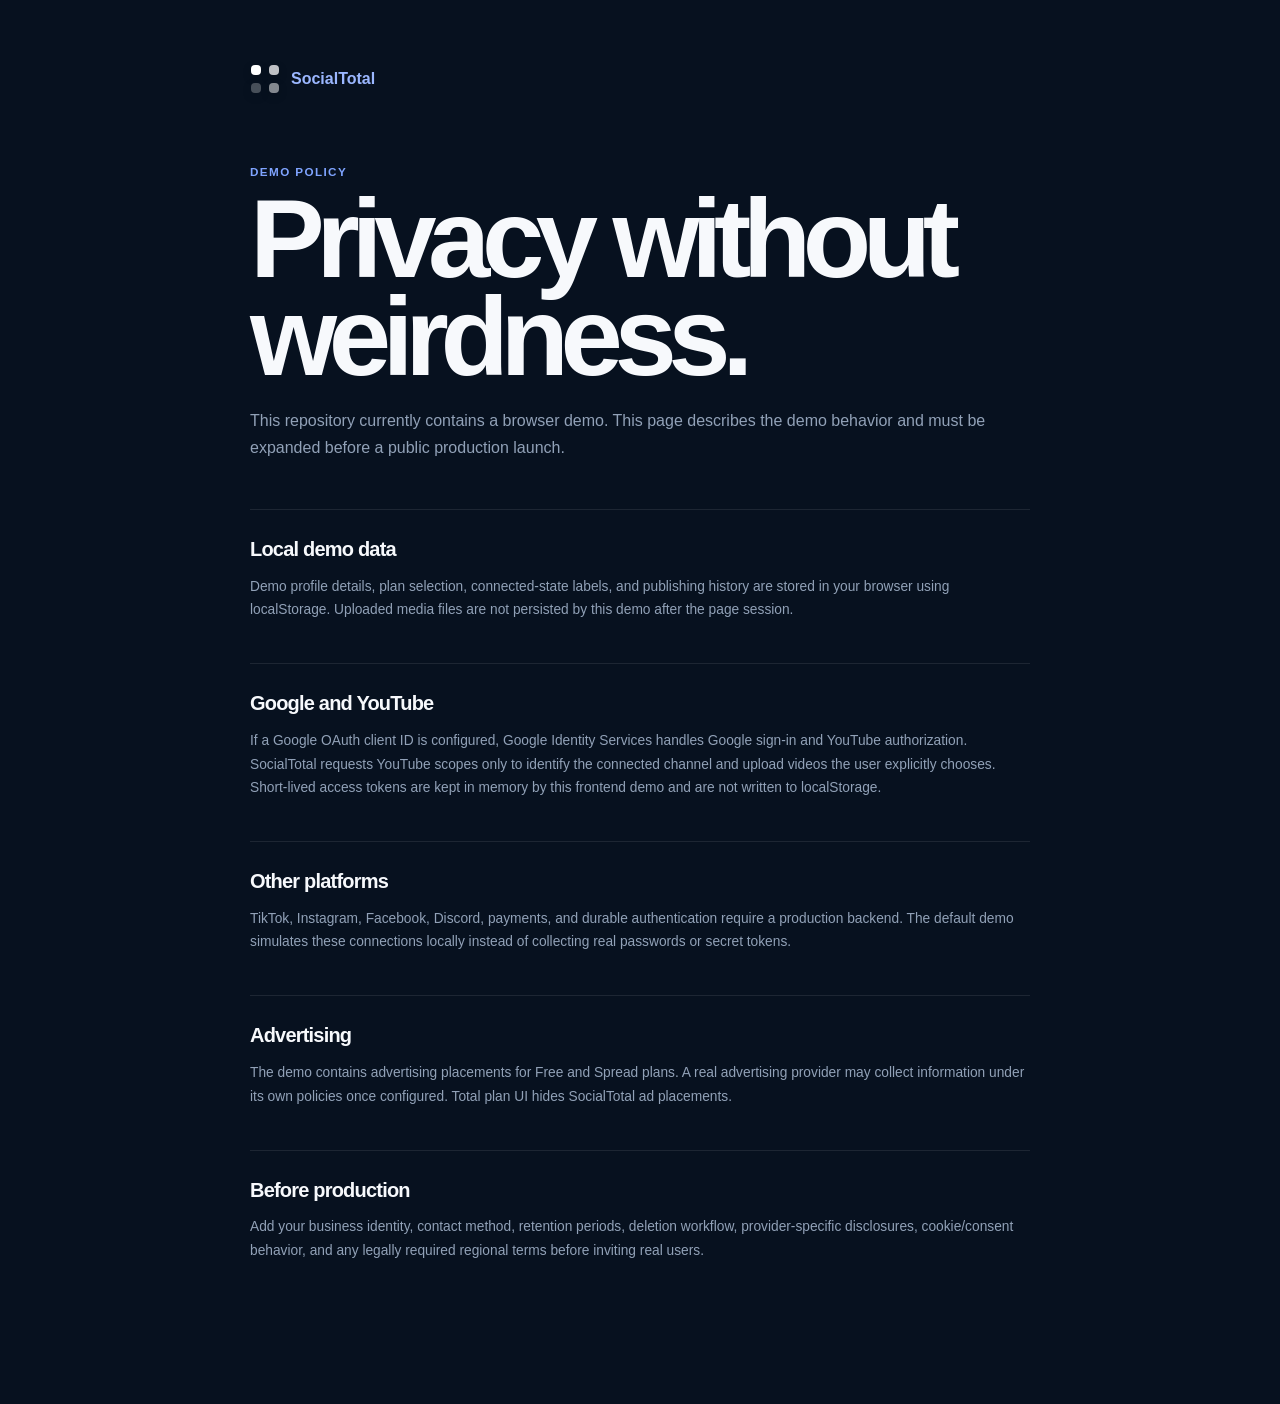
==== privacy.html @ 5664987b "Add demo privacy disclosure" ====
<!doctype html>
<html lang="en">
<head>
  <meta charset="utf-8">
  <meta name="viewport" content="width=device-width,initial-scale=1">
  <meta name="theme-color" content="#07111f">
  <title>Privacy — SocialTotal</title>
  <link rel="stylesheet" href="styles.css">
  <style>
    .legal{width:min(780px,calc(100% - 32px));margin:0 auto;padding:64px 0 100px}
    .legal-brand{display:flex;align-items:center;gap:11px;margin-bottom:68px}
    .legal h1{margin:0;font-size:clamp(3.5rem,10vw,7rem);line-height:.88;letter-spacing:-.075em}
    .legal .lead{margin:20px 0 48px;color:var(--muted);font-size:1rem;line-height:1.7}
    .legal section{padding:28px 0;border-top:1px solid var(--line)}
    .legal h2{margin:0 0 12px;font-size:1.25rem;letter-spacing:-.04em}
    .legal p,.legal li{color:var(--muted);font-size:.86rem;line-height:1.7}
    .legal a{color:#9bb7ff}
  </style>
</head>
<body>
  <main class="legal">
    <a class="legal-brand" href="index.html">
      <span class="brand-mark"><span></span><span></span><span></span><span></span></span>
      <strong>SocialTotal</strong>
    </a>
    <span class="eyebrow">Demo policy</span>
    <h1>Privacy without weirdness.</h1>
    <p class="lead">This repository currently contains a browser demo. This page describes the demo behavior and must be expanded before a public production launch.</p>

    <section>
      <h2>Local demo data</h2>
      <p>Demo profile details, plan selection, connected-state labels, and publishing history are stored in your browser using localStorage. Uploaded media files are not persisted by this demo after the page session.</p>
    </section>
    <section>
      <h2>Google and YouTube</h2>
      <p>If a Google OAuth client ID is configured, Google Identity Services handles Google sign-in and YouTube authorization. SocialTotal requests YouTube scopes only to identify the connected channel and upload videos the user explicitly chooses. Short-lived access tokens are kept in memory by this frontend demo and are not written to localStorage.</p>
    </section>
    <section>
      <h2>Other platforms</h2>
      <p>TikTok, Instagram, Facebook, Discord, payments, and durable authentication require a production backend. The default demo simulates these connections locally instead of collecting real passwords or secret tokens.</p>
    </section>
    <section>
      <h2>Advertising</h2>
      <p>The demo contains advertising placements for Free and Spread plans. A real advertising provider may collect information under its own policies once configured. Total plan UI hides SocialTotal ad placements.</p>
    </section>
    <section>
      <h2>Before production</h2>
      <p>Add your business identity, contact method, retention periods, deletion workflow, provider-specific disclosures, cookie/consent behavior, and any legally required regional terms before inviting real users.</p>
    </section>
  </main>
</body>
</html>
---- styles.css ----
:root{
  --bg:#07111f;
  --bg-deep:#040b14;
  --surface:#0c1828;
  --surface-2:#101e31;
  --surface-3:#14253b;
  --surface-soft:rgba(255,255,255,.045);
  --surface-hover:rgba(255,255,255,.07);
  --text:#f7f9fc;
  --muted:#91a1b7;
  --soft:#60738d;
  --line:rgba(255,255,255,.09);
  --line-strong:rgba(255,255,255,.14);
  --accent:#2f63d8;
  --accent-2:#3c72e8;
  --accent-pressed:#2859c4;
  --accent-soft:rgba(47,99,216,.15);
  --good:#43d28c;
  --warn:#f3bd58;
  --bad:#ff6b71;
  --shadow:0 24px 70px rgba(0,0,0,.34),0 2px 8px rgba(0,0,0,.22);
  --shadow-soft:0 12px 35px rgba(0,0,0,.22);
  --glass:rgba(11,24,40,.72);
  --glass-strong:rgba(18,34,55,.86);
  --sidebar:252px;
  --topbar:74px;
  --r-sm:12px;
  --r:18px;
  --r-lg:26px;
  --ease-out:cubic-bezier(.23,1,.32,1);
  --ease-ios:cubic-bezier(.32,.72,0,1);
  font-family:-apple-system,BlinkMacSystemFont,"SF Pro Text","SF Pro Display","Segoe UI",Inter,Arial,sans-serif;
  color-scheme:dark;
}
*{box-sizing:border-box}
html{background:var(--bg);scroll-behavior:smooth}
body{margin:0;min-width:320px;background:var(--bg);color:var(--text);font-family:inherit;-webkit-font-smoothing:antialiased;overflow-x:hidden}
button,input,textarea,select{font:inherit}
button{color:inherit}
a{color:inherit;text-decoration:none}
svg{display:block}
::selection{background:rgba(47,99,216,.55);color:#fff}
.hidden{display:none!important}
.svg-defs{position:absolute;pointer-events:none}
.eyebrow{display:inline-block;margin:0 0 12px;color:#7fa4ff;font-size:.73rem;line-height:1;letter-spacing:.12em;text-transform:uppercase;font-weight:790}
.button{min-height:44px;padding:0 16px;border:1px solid transparent;border-radius:13px;display:inline-flex;align-items:center;justify-content:center;gap:8px;font-weight:720;letter-spacing:-.015em;cursor:pointer;transition:transform 140ms var(--ease-out),background-color 170ms ease,border-color 170ms ease,box-shadow 170ms ease,opacity 170ms ease}
.button:hover{transform:translateY(-1px)}
.button:active{transform:scale(.97)}
.button:disabled{cursor:not-allowed;opacity:.45;transform:none}
.button-primary{background:var(--accent);color:#fff;box-shadow:0 10px 24px rgba(24,65,157,.27),inset 0 1px rgba(255,255,255,.13)}
.button-primary:hover{background:var(--accent-2);box-shadow:0 12px 28px rgba(24,65,157,.32),inset 0 1px rgba(255,255,255,.16)}
.button-primary:active{background:var(--accent-pressed)}
.button-secondary{background:rgba(255,255,255,.055);border-color:var(--line);color:var(--text)}
.button-secondary:hover{background:rgba(255,255,255,.08);border-color:var(--line-strong)}
.button-light{background:#f7f9fc;color:#07111f;box-shadow:0 12px 30px rgba(0,0,0,.18)}
.button-light:hover{background:#fff}
.button-full{width:100%}
.text-button{padding:7px 8px;border:0;border-radius:9px;background:transparent;color:#a9bcdb;font-size:.82rem;font-weight:700;cursor:pointer;transition:background-color 150ms ease,color 150ms ease,transform 140ms var(--ease-out)}
.text-button:hover{background:rgba(255,255,255,.06);color:#fff}
.text-button:active{transform:scale(.97)}
.small-button{min-height:34px;padding:0 11px;border:1px solid var(--line);border-radius:10px;background:rgba(255,255,255,.05);color:var(--text);font-size:.77rem;font-weight:720;cursor:pointer;transition:background-color 150ms ease,transform 140ms var(--ease-out)}
.small-button:hover{background:rgba(255,255,255,.09)}
.small-button:active{transform:scale(.97)}
.small-button.danger{color:#ff9ca0;border-color:rgba(255,107,113,.22);background:rgba(255,107,113,.08)}
.icon-button{width:40px;height:40px;padding:0;border:1px solid var(--line);border-radius:12px;display:grid;place-items:center;background:rgba(255,255,255,.045);cursor:pointer;transition:background-color 150ms ease,transform 140ms var(--ease-out),border-color 150ms ease}
.icon-button svg{width:18px;height:18px;fill:none;stroke:currentColor;stroke-width:1.8;stroke-linecap:round;stroke-linejoin:round}
.icon-button:hover{background:rgba(255,255,255,.08);border-color:var(--line-strong)}
.icon-button:active{transform:scale(.95)}
.brand-mark{position:relative;width:30px;height:30px;flex:0 0 auto}
.brand-mark span{position:absolute;width:10px;height:10px;border-radius:4px;background:#fff;box-shadow:0 3px 10px rgba(0,0,0,.2)}
.brand-mark span:nth-child(1){left:1px;top:1px}
.brand-mark span:nth-child(2){right:1px;top:1px;opacity:.74}
.brand-mark span:nth-child(3){right:1px;bottom:1px;opacity:.5}
.brand-mark span:nth-child(4){left:1px;bottom:1px;opacity:.26}
.brand-mark-large{width:42px;height:42px}
.brand-mark-large span{width:14px;height:14px;border-radius:5px}
.brand-inline{display:flex;align-items:center;gap:11px;font-weight:800;letter-spacing:-.035em}
.toast-region{position:fixed;right:18px;bottom:18px;z-index:7000;display:grid;gap:9px;width:min(370px,calc(100vw - 36px));pointer-events:none}
.toast{padding:13px 14px;border:1px solid var(--line-strong);border-radius:15px;display:grid;grid-template-columns:34px 1fr auto;align-items:center;gap:10px;background:rgba(12,24,40,.94);box-shadow:var(--shadow-soft);-webkit-backdrop-filter:blur(18px) saturate(150%);backdrop-filter:blur(18px) saturate(150%);pointer-events:auto;opacity:0;transform:translateY(8px) scale(.98);transition:opacity 180ms var(--ease-out),transform 200ms var(--ease-out)}
.toast.show{opacity:1;transform:none}
.toast-icon{width:34px;height:34px;border-radius:10px;display:grid;place-items:center;background:var(--accent-soft);color:#9cb7ff;font-weight:900}
.toast-copy b{display:block;font-size:.84rem}
.toast-copy span{display:block;margin-top:2px;color:var(--muted);font-size:.76rem;line-height:1.35}
.toast-close{border:0;background:transparent;color:var(--soft);cursor:pointer;font-size:1rem}

/* Auth */
.auth-view{position:relative;min-height:100vh;min-height:100svh;display:grid;place-items:center;padding:42px 22px;overflow:hidden;background:linear-gradient(180deg,#07111f 0%,#050d18 100%)}
.auth-backdrop{position:absolute;inset:0;overflow:hidden;pointer-events:none}
.auth-backdrop::before{content:"";position:absolute;width:680px;height:680px;left:50%;top:48%;transform:translate(-50%,-50%);border-radius:50%;background:radial-gradient(circle,rgba(47,99,216,.16) 0%,rgba(47,99,216,.06) 34%,transparent 68%)}
.orbit{position:absolute;left:50%;top:50%;border:1px solid rgba(129,163,237,.08);border-radius:50%;transform:translate(-50%,-50%) rotate(-14deg)}
.orbit-a{width:570px;height:220px}
.orbit-b{width:760px;height:300px;transform:translate(-50%,-50%) rotate(24deg)}
.orbit-c{width:930px;height:370px;transform:translate(-50%,-50%) rotate(-38deg)}
.auth-shell{position:relative;z-index:1;width:min(470px,100%)}
.auth-brand{display:flex;align-items:center;justify-content:center;gap:13px;margin-bottom:24px}
.brand-word{margin:0;font-size:1.15rem;font-weight:820;letter-spacing:-.045em}
.brand-sub{margin:3px 0 0;color:var(--muted);font-size:.75rem}
.auth-card{padding:34px;border:1px solid rgba(255,255,255,.1);border-radius:28px;background:rgba(10,23,39,.83);box-shadow:0 30px 100px rgba(0,0,0,.4),inset 0 1px rgba(255,255,255,.05);-webkit-backdrop-filter:blur(24px) saturate(140%);backdrop-filter:blur(24px) saturate(140%)}
.auth-copy h1{margin:0;font-size:clamp(2.25rem,7vw,3.55rem);line-height:.91;letter-spacing:-.065em}
.auth-copy p{margin:17px 0 0;color:var(--muted);font-size:.93rem;line-height:1.6}
.auth-actions{display:grid;gap:10px;margin-top:28px}
.auth-provider{height:48px;padding:0 15px;border:1px solid var(--line);border-radius:13px;display:flex;align-items:center;justify-content:flex-start;gap:12px;background:rgba(255,255,255,.045);font-weight:700;cursor:pointer;transition:background-color 150ms ease,border-color 150ms ease,transform 140ms var(--ease-out)}
.auth-provider:hover{background:rgba(255,255,255,.075);border-color:var(--line-strong)}
.auth-provider:active{transform:scale(.985)}
.provider-icon{width:27px;height:27px;border-radius:8px;display:grid;place-items:center;flex:0 0 auto;background:#fff;color:#101010;font-size:.8rem;font-weight:900}
.discord-icon{background:#5865f2;color:#fff}
.discord-icon svg{width:18px;height:18px;fill:currentColor}
.google-button-host:empty{display:none}
.google-button-host iframe{max-width:100%!important}
.or-row{display:grid;grid-template-columns:1fr auto 1fr;align-items:center;gap:10px;margin:3px 0}
.or-row span{height:1px;background:var(--line)}
.or-row b{color:var(--soft);font-size:.7rem;font-weight:650}
.email-login label{display:block;margin-bottom:7px;color:var(--muted);font-size:.73rem;font-weight:700}
.email-row{display:grid;grid-template-columns:minmax(0,1fr) auto;gap:8px}
.email-row input,.text-input,.text-area{width:100%;border:1px solid var(--line);outline:0;background:rgba(255,255,255,.045);color:var(--text);transition:border-color 150ms ease,background-color 150ms ease,box-shadow 150ms ease}
.email-row input{height:44px;padding:0 13px;border-radius:12px}
.email-row input:focus,.text-input:focus,.text-area:focus{border-color:rgba(89,127,226,.68);background:rgba(255,255,255,.055);box-shadow:0 0 0 3px rgba(47,99,216,.13)}
.auth-footnote{margin:20px 0 0;color:var(--soft);font-size:.7rem;line-height:1.5}
.auth-preview-strip{margin:17px auto 0;width:max-content;max-width:100%;padding:7px 11px 7px 8px;border:1px solid var(--line);border-radius:999px;display:flex;align-items:center;gap:6px;background:rgba(9,20,34,.62);-webkit-backdrop-filter:blur(14px);backdrop-filter:blur(14px)}
.mini-platform{width:25px;height:25px;border-radius:8px;display:grid;place-items:center;background:rgba(255,255,255,.06);font-size:.55rem;font-weight:850}
.preview-text{margin-left:3px;color:var(--muted);font-size:.7rem}

/* onboarding */
.onboarding-view{min-height:100vh;min-height:100svh;padding:34px 22px;background:var(--bg);display:grid;place-items:center}
.onboarding-shell{width:min(880px,100%)}
.onboarding-head{display:flex;align-items:center;justify-content:space-between;margin-bottom:64px}
.onboarding-copy{max-width:720px}
.onboarding-copy h2{margin:0;font-size:clamp(3.1rem,8vw,6.2rem);line-height:.88;letter-spacing:-.075em}
.onboarding-copy p{max-width:650px;margin:21px 0 0;color:var(--muted);font-size:1rem;line-height:1.65}
.connect-grid{display:grid;grid-template-columns:1fr 1fr;gap:12px;margin-top:34px}
.connect-card{min-height:88px;padding:14px 15px;border:1px solid var(--line);border-radius:18px;display:flex;align-items:center;gap:13px;text-align:left;background:var(--surface);cursor:pointer;transition:transform 160ms var(--ease-out),background-color 160ms ease,border-color 160ms ease,box-shadow 160ms ease}
.connect-card:hover{transform:translateY(-2px);background:var(--surface-2);border-color:var(--line-strong);box-shadow:var(--shadow-soft)}
.connect-card:active{transform:scale(.985)}
.connect-card.connected{border-color:rgba(67,210,140,.28);background:rgba(67,210,140,.055)}
.platform-logo{width:46px;height:46px;flex:0 0 auto;border-radius:14px;display:grid;place-items:center;background:#142238;color:#fff;font-size:.72rem;font-weight:900;letter-spacing:-.03em}
.platform-logo.youtube,.mini-platform.youtube{background:#f23c45;color:#fff}
.platform-logo.tiktok,.mini-platform.tiktok{background:#0f1115;color:#fff;box-shadow:inset 0 0 0 1px rgba(255,255,255,.13)}
.platform-logo.instagram,.mini-platform.instagram{background:#7b3db8;color:#fff}
.platform-logo.facebook,.mini-platform.facebook{background:#2967c9;color:#fff}
.connect-card-copy{min-width:0;display:grid;gap:4px;flex:1}
.connect-card-copy b{font-size:.91rem}
.connect-card-copy small{color:var(--muted);font-size:.74rem;white-space:nowrap;overflow:hidden;text-overflow:ellipsis}
.connect-action{color:#9bb7ff;font-size:.76rem;font-weight:750}
.plan-chip{padding:5px 8px;border-radius:999px;background:rgba(47,99,216,.13);color:#9bb7ff;font-size:.66rem;font-weight:790}
.onboarding-bottom{margin-top:26px;padding-top:22px;border-top:1px solid var(--line);display:flex;align-items:center;justify-content:space-between;gap:16px}
.onboarding-bottom>span{color:var(--muted);font-size:.78rem}

/* app shell */
.app-view{min-height:100vh;background:var(--bg)}
.sidebar{position:fixed;z-index:1000;left:0;top:0;bottom:0;width:var(--sidebar);padding:18px 14px 14px;border-right:1px solid var(--line);display:flex;flex-direction:column;background:#081322}
.sidebar-brand{height:48px;padding:0 9px;display:flex;align-items:center;gap:11px}
.sidebar-brand-copy{display:grid;gap:2px}
.sidebar-brand-copy strong{font-size:.93rem;letter-spacing:-.035em}
.sidebar-brand-copy span{width:max-content;color:#86a7f8;font-size:.64rem;font-weight:800;text-transform:uppercase;letter-spacing:.08em}
.sidebar-nav{display:grid;gap:3px;margin-top:24px}
.nav-item{width:100%;height:42px;padding:0 11px;border:0;border-radius:11px;display:flex;align-items:center;gap:11px;background:transparent;color:var(--muted);cursor:pointer;font-size:.82rem;font-weight:650;text-align:left;transition:background-color 140ms ease,color 140ms ease,transform 120ms var(--ease-out)}
.nav-item svg{width:18px;height:18px;fill:none;stroke:currentColor;stroke-width:1.7;stroke-linecap:round;stroke-linejoin:round;flex:0 0 auto}
.nav-item:hover{background:rgba(255,255,255,.05);color:#dbe4f0}
.nav-item.active{background:rgba(47,99,216,.14);color:#dbe6ff;box-shadow:inset 0 0 0 1px rgba(67,111,224,.1)}
.nav-item:active{transform:scale(.985)}
.sidebar-bottom{margin-top:auto;display:grid;gap:3px}
.profile-button{width:100%;margin-top:10px;padding:9px;border:1px solid var(--line);border-radius:14px;display:grid;grid-template-columns:34px minmax(0,1fr) auto;align-items:center;gap:9px;background:rgba(255,255,255,.025);cursor:pointer;text-align:left;transition:background-color 150ms ease,border-color 150ms ease}
.profile-button:hover{background:rgba(255,255,255,.055);border-color:var(--line-strong)}
.profile-avatar{width:34px;height:34px;border-radius:10px;display:grid;place-items:center;background:#1b376b;color:#dbe6ff;font-size:.78rem;font-weight:850}
.profile-copy{min-width:0;display:grid;gap:2px}
.profile-copy b,.profile-copy small{white-space:nowrap;overflow:hidden;text-overflow:ellipsis}
.profile-copy b{font-size:.75rem}
.profile-copy small{color:var(--soft);font-size:.62rem}
.chevron{color:var(--soft);font-size:.8rem}
.app-main{margin-left:var(--sidebar);min-height:100vh}
.topbar{position:sticky;z-index:900;top:0;height:var(--topbar);padding:0 30px;border-bottom:1px solid var(--line);display:flex;align-items:center;background:rgba(7,17,31,.84);-webkit-backdrop-filter:blur(18px) saturate(145%);backdrop-filter:blur(18px) saturate(145%)}
.mobile-brand{display:none;align-items:center;gap:10px;font-size:.9rem}
.topbar-status{display:flex;align-items:center;gap:8px;color:var(--muted);font-size:.74rem;font-weight:650}
.status-dot{width:7px;height:7px;border-radius:50%;background:var(--good);box-shadow:0 0 0 4px rgba(67,210,140,.07)}
.topbar-actions{margin-left:auto;display:flex;align-items:center;gap:8px}
.route-stack{width:min(1260px,calc(100% - 56px));margin:0 auto;padding:46px 0 90px}
.route{display:none}
.route.active{display:block}
.page-head{display:flex;align-items:flex-end;justify-content:space-between;gap:24px;margin-bottom:32px}
.page-head>div:first-child{max-width:800px}
.page-head h1{margin:0;font-size:clamp(3.2rem,6vw,6.3rem);line-height:.88;letter-spacing:-.075em}
.page-head p{max-width:680px;margin:16px 0 0;color:var(--muted);font-size:.94rem;line-height:1.58}
.save-state{align-self:center;padding:6px 9px;border:1px solid var(--line);border-radius:999px;color:var(--soft);font-size:.69rem}
.panel{border:1px solid var(--line);border-radius:var(--r-lg);background:var(--surface);box-shadow:0 1px rgba(255,255,255,.025)}
.panel-head{display:flex;align-items:flex-start;justify-content:space-between;gap:16px}
.panel-head h3{margin:3px 0 0;font-size:1.1rem;letter-spacing:-.035em}
.panel-kicker{color:var(--soft);font-size:.64rem;text-transform:uppercase;letter-spacing:.1em;font-weight:800}
.hero-panel{position:relative;min-height:365px;padding:46px;border:1px solid rgba(93,132,232,.18);border-radius:32px;overflow:hidden;display:grid;grid-template-columns:minmax(0,1fr) 430px;align-items:center;background:#0c1d36;box-shadow:inset 0 1px rgba(255,255,255,.035)}
.hero-panel::before{content:"";position:absolute;right:-80px;top:-110px;width:500px;height:500px;border-radius:50%;background:radial-gradient(circle,rgba(47,99,216,.26),rgba(47,99,216,.05) 44%,transparent 68%);pointer-events:none}
.hero-panel-copy{position:relative;z-index:2;max-width:610px}
.hero-label{display:inline-flex;margin-bottom:14px;color:#86a7f8;font-size:.72rem;font-weight:780;letter-spacing:.08em;text-transform:uppercase}
.hero-panel h2{margin:0;font-size:clamp(2.65rem,5vw,5.3rem);line-height:.88;letter-spacing:-.07em}
.hero-panel h2 span{color:#8295ad}
.hero-panel p{max-width:560px;margin:18px 0 24px;color:#9aabc1;line-height:1.55;font-size:.9rem}
.spread-visual{position:relative;width:360px;height:270px;margin:auto}
.spread-center,.spread-node{position:absolute;z-index:3;display:grid;place-items:center}
.spread-center{left:50%;top:50%;width:74px;height:74px;transform:translate(-50%,-50%);border:1px solid rgba(255,255,255,.19);border-radius:25px;background:#f5f8ff;color:#10234a;box-shadow:0 20px 55px rgba(0,0,0,.26)}
.spread-center svg{width:26px;height:26px;fill:none;stroke:currentColor;stroke-width:2;stroke-linecap:round}
.spread-node{width:54px;height:54px;border:1px solid rgba(255,255,255,.09);border-radius:18px;background:rgba(17,37,67,.86);box-shadow:0 14px 35px rgba(0,0,0,.23);font-size:.7rem;font-weight:900}
.spread-node.n1{left:18px;top:22px}
.spread-node.n2{right:12px;top:35px}
.spread-node.n3{left:8px;bottom:24px}
.spread-node.n4{right:24px;bottom:15px}
.spread-line{position:absolute;z-index:1;left:50%;top:50%;height:1px;width:140px;background:linear-gradient(90deg,rgba(135,168,255,.65),rgba(135,168,255,.08));transform-origin:left center}
.l1{transform:rotate(-143deg)}
.l2{transform:rotate(-35deg)}
.l3{transform:rotate(145deg)}
.l4{transform:rotate(39deg)}
.dashboard-grid{display:grid;grid-template-columns:1fr 1fr;gap:16px;margin-top:16px}
.connection-panel,.activity-panel{min-height:280px;padding:24px}
.home-account-list{display:grid;gap:8px;margin-top:20px}
.home-account-row{min-height:52px;padding:8px 9px;border:1px solid var(--line);border-radius:13px;display:flex;align-items:center;gap:10px;background:rgba(255,255,255,.025)}
.home-account-row .platform-logo{width:34px;height:34px;border-radius:10px;font-size:.57rem}
.home-account-row .account-copy{min-width:0;display:grid;gap:2px;flex:1}
.home-account-row b{font-size:.78rem}
.home-account-row span{color:var(--muted);font-size:.68rem}
.account-status{color:var(--good)!important;font-weight:750}
.empty-state{display:grid;place-items:center;text-align:center;padding:38px 16px}
.empty-state.compact{min-height:190px}
.empty-icon{width:42px;height:42px;margin-bottom:10px;border-radius:14px;display:grid;place-items:center;background:var(--surface-soft);color:#8daaf2;font-size:1.05rem}
.empty-state b{font-size:.84rem}
.empty-state p{max-width:250px;margin:6px 0 0;color:var(--muted);font-size:.73rem;line-height:1.45}
.ad-slot{min-height:92px;margin-top:16px;padding:14px 16px;border:1px dashed rgba(255,255,255,.13);border-radius:18px;display:flex;align-items:center;gap:15px;background:rgba(255,255,255,.018)}
.ad-label{padding:4px 6px;border:1px solid var(--line);border-radius:7px;color:var(--soft);font-size:.57rem;text-transform:uppercase;letter-spacing:.08em}
.ad-demo-copy{display:grid;gap:3px}
.ad-demo-copy b{font-size:.77rem}
.ad-demo-copy span{color:var(--soft);font-size:.66rem}

/* create */
.composer-layout{display:grid;grid-template-columns:minmax(0,1fr) 360px;gap:16px;align-items:start}
.composer-main{display:grid;gap:16px}
.composer-side{position:sticky;top:calc(var(--topbar) + 16px);display:grid;gap:16px}
.upload-panel,.copy-panel,.destinations-panel,.publish-panel{padding:20px}
.drop-zone{min-height:380px;border:1px dashed rgba(145,161,183,.28);border-radius:20px;display:grid;place-items:center;background:#091523;outline:0;cursor:pointer;transition:border-color 160ms ease,background-color 160ms ease,box-shadow 160ms ease}
.drop-zone:hover,.drop-zone.dragging,.drop-zone:focus-visible{border-color:rgba(89,127,226,.62);background:#0a1828;box-shadow:inset 0 0 0 3px rgba(47,99,216,.07)}
.drop-empty{padding:36px;text-align:center}
.upload-glyph{width:58px;height:58px;margin:0 auto 16px;border:1px solid var(--line);border-radius:18px;display:grid;place-items:center;background:rgba(255,255,255,.04)}
.upload-glyph svg{width:24px;height:24px;fill:none;stroke:#93aff4;stroke-width:1.7;stroke-linecap:round;stroke-linejoin:round}
.drop-empty h3{margin:0;font-size:1rem}
.drop-empty p{margin:6px 0 9px;color:var(--muted);font-size:.8rem}
.drop-empty span{color:var(--soft);font-size:.67rem}
.media-preview{width:100%;height:100%;min-height:380px;padding:12px;display:grid;grid-template-columns:minmax(240px,.9fr) 1.1fr;gap:18px;cursor:default}
.preview-stage{min-height:340px;border-radius:16px;overflow:hidden;display:grid;place-items:center;background:#03070c}
.preview-stage video,.preview-stage img{width:100%;height:100%;max-height:380px;object-fit:contain}
.preview-details{align-self:center;padding:10px}
.preview-title-row{display:flex;align-items:flex-start;justify-content:space-between;gap:12px}
.preview-title-row>div{min-width:0;display:grid;gap:4px}
.preview-title-row b{font-size:.9rem;white-space:nowrap;overflow:hidden;text-overflow:ellipsis}
.preview-title-row span{color:var(--muted);font-size:.7rem}
.media-facts{display:grid;grid-template-columns:1fr 1fr;gap:8px;margin-top:22px}
.media-facts>span{min-height:65px;padding:10px;border:1px solid var(--line);border-radius:13px;display:grid;align-content:center;gap:5px;background:rgba(255,255,255,.025)}
.media-facts b{color:var(--soft);font-size:.61rem;text-transform:uppercase;letter-spacing:.08em}
.media-facts em{font-style:normal;font-size:.78rem;font-weight:720}
.copy-panel{padding:24px}
.copy-panel .panel-head{margin-bottom:20px}
.field-label{display:block;margin:0 0 7px;color:var(--muted);font-size:.72rem;font-weight:730}
.text-input{height:45px;padding:0 13px;border-radius:12px}
.field-row{margin-top:17px;display:flex;justify-content:space-between;gap:10px}
.field-row span{color:var(--soft);font-size:.65rem}
.text-area{min-height:132px;padding:12px 13px;border-radius:13px;resize:vertical;line-height:1.5}
.privacy-row{margin-top:17px;padding-top:17px;border-top:1px solid var(--line);display:flex;align-items:center;justify-content:space-between;gap:16px}
.privacy-row>div{display:grid;gap:3px}
.privacy-row b{font-size:.76rem}
.privacy-row span{color:var(--muted);font-size:.67rem}
.select-control{height:38px;padding:0 30px 0 10px;border:1px solid var(--line);border-radius:10px;background:#101d2e;color:var(--text);outline:0}
.destination-list{display:grid;gap:8px;margin-top:17px}
.destination-row{min-height:59px;padding:8px;border:1px solid var(--line);border-radius:14px;display:grid;grid-template-columns:38px minmax(0,1fr) auto;align-items:center;gap:9px;background:rgba(255,255,255,.018);transition:border-color 150ms ease,background-color 150ms ease,opacity 150ms ease}
.destination-row .platform-logo{width:38px;height:38px;border-radius:11px;font-size:.59rem}
.destination-copy{min-width:0;display:grid;gap:2px}
.destination-copy b{font-size:.75rem}
.destination-copy span{color:var(--muted);font-size:.63rem;white-space:nowrap;overflow:hidden;text-overflow:ellipsis}
.destination-row.unavailable{opacity:.56}
.destination-row.plan-locked{opacity:.74}
.platform-toggle{position:relative;width:38px;height:24px}
.platform-toggle input{position:absolute;opacity:0;pointer-events:none}
.platform-toggle span{position:absolute;inset:0;border-radius:999px;background:#26364a;box-shadow:inset 0 0 0 1px rgba(255,255,255,.05);cursor:pointer;transition:background-color 150ms ease}
.platform-toggle span::after{content:"";position:absolute;width:18px;height:18px;left:3px;top:3px;border-radius:50%;background:#fff;box-shadow:0 2px 7px rgba(0,0,0,.25);transition:transform 170ms var(--ease-out)}
.platform-toggle input:checked+span{background:var(--accent)}
.platform-toggle input:checked+span::after{transform:translateX(14px)}
.platform-toggle input:disabled+span{cursor:not-allowed;opacity:.55}
.lock-tag,.incompatible-tag{padding:4px 6px;border-radius:7px;font-size:.57rem;font-weight:800}
.lock-tag{background:rgba(47,99,216,.13);color:#9bb7ff}
.incompatible-tag{background:rgba(255,255,255,.05);color:var(--soft)}
.detection-note{margin-top:13px;padding:10px 11px;border-radius:12px;display:flex;gap:8px;background:rgba(255,255,255,.027)}
.detect-dot{width:7px;height:7px;margin-top:4px;flex:0 0 auto;border-radius:50%;background:var(--soft)}
.detection-note.ok .detect-dot{background:var(--good)}
.detection-note.warn .detect-dot{background:var(--warn)}
.detection-note p{margin:0;color:var(--muted);font-size:.64rem;line-height:1.4}
.publish-panel{padding:18px}
.publish-summary{display:flex;align-items:center;justify-content:space-between;margin-bottom:13px}
.publish-summary span{color:var(--muted);font-size:.68rem}
.publish-summary strong{font-size:.78rem}
.publish-panel>p{margin:10px 4px 0;color:var(--soft);font-size:.62rem;line-height:1.4}
.compact-ad{min-height:72px;margin:0}

/* library */
.segmented{position:relative;isolation:isolate;width:max-content;max-width:100%;height:45px;padding:4px;border:1px solid var(--line);border-radius:14px;display:flex;background:rgba(255,255,255,.035)}
.segmented button{position:relative;z-index:2;height:35px;padding:0 12px;border:0;border-radius:10px;background:transparent;color:var(--muted);font-size:.72rem;font-weight:720;cursor:pointer;transition:color 150ms ease,background-color 150ms ease}
.segmented button.active{color:#fff}
.segmented button:hover{background:rgba(255,255,255,.04)}
.liquid-goo{position:absolute;inset:0;z-index:0;pointer-events:none;filter:url(#liquidGoo)}
.liquid-blob,.liquid-bridge{position:absolute;top:50%;height:calc(100% - 8px);border-radius:10px;background:rgba(55,95,193,.42);transform:translateY(-50%)}
.liquid-bridge{opacity:0;height:65%}
.liquid-indicator{position:absolute;z-index:1;top:4px;height:calc(100% - 8px);border:1px solid rgba(111,147,238,.16);border-radius:10px;pointer-events:none;background:rgba(47,99,216,.2);box-shadow:inset 0 1px rgba(255,255,255,.05);transition:transform 220ms var(--ease-ios),width 220ms var(--ease-ios);will-change:transform,width}
.library-list{display:grid;gap:10px;margin-top:20px}
.library-item{padding:14px;border:1px solid var(--line);border-radius:17px;display:grid;grid-template-columns:46px minmax(0,1fr) auto;align-items:center;gap:12px;background:var(--surface)}
.library-thumb{width:46px;height:46px;border-radius:12px;display:grid;place-items:center;background:#0a1422;color:#8daaf2;font-weight:900;font-size:.7rem}
.library-copy{min-width:0;display:grid;gap:4px}
.library-copy b{font-size:.81rem;white-space:nowrap;overflow:hidden;text-overflow:ellipsis}
.library-copy span{color:var(--muted);font-size:.67rem}
.library-platforms{display:flex;gap:4px}
.library-platforms span{width:25px;height:25px;border-radius:8px;display:grid;place-items:center;background:rgba(255,255,255,.045);font-size:.5rem;font-weight:900}
.library-empty{margin-top:20px;padding:60px 20px;border:1px dashed var(--line);border-radius:20px;text-align:center;color:var(--muted);font-size:.78rem}

/* accounts */
.accounts-grid{display:grid;grid-template-columns:repeat(2,minmax(0,1fr));gap:12px}
.account-card{padding:18px;border:1px solid var(--line);border-radius:20px;display:grid;grid-template-columns:48px minmax(0,1fr) auto;align-items:center;gap:12px;background:var(--surface)}
.account-card .platform-logo{width:48px;height:48px}
.account-card-copy{min-width:0;display:grid;gap:3px}
.account-card-copy b{font-size:.88rem}
.account-card-copy span{color:var(--muted);font-size:.69rem}
.account-card-action{min-width:80px}
.security-note{margin-top:16px;padding:17px;border:1px solid rgba(67,210,140,.14);border-radius:18px;display:flex;align-items:flex-start;gap:12px;background:rgba(67,210,140,.035)}
.security-note svg{width:22px;height:22px;flex:0 0 auto;fill:none;stroke:#70dba4;stroke-width:1.7;stroke-linecap:round;stroke-linejoin:round}
.security-note>div{display:grid;gap:4px}
.security-note b{font-size:.77rem}
.security-note span{color:var(--muted);font-size:.68rem;line-height:1.5}

/* analytics */
.stat-grid{display:grid;grid-template-columns:repeat(3,1fr);gap:12px}
.stat-card{min-height:150px;padding:20px;border:1px solid var(--line);border-radius:20px;display:grid;align-content:space-between;background:var(--surface)}
.stat-card>span{color:var(--muted);font-size:.72rem}
.stat-card strong{font-size:2.6rem;letter-spacing:-.06em}
.stat-card small{color:var(--soft);font-size:.64rem}
.analytics-panel{margin-top:12px;padding:24px}
.platform-bars{display:grid;gap:13px;margin-top:24px}
.platform-bar-row{display:grid;grid-template-columns:84px minmax(0,1fr) 36px;align-items:center;gap:12px}
.platform-bar-row>span{font-size:.7rem;color:var(--muted)}
.platform-bar-track{height:8px;border-radius:999px;overflow:hidden;background:rgba(255,255,255,.05)}
.platform-bar-fill{height:100%;border-radius:inherit;background:#4b78e0;transform-origin:left center}
.platform-bar-row b{text-align:right;font-size:.68rem}

/* billing */
.pricing-grid{display:grid;grid-template-columns:repeat(3,1fr);gap:12px}
.price-card{position:relative;padding:23px;border:1px solid var(--line);border-radius:24px;display:flex;flex-direction:column;background:var(--surface)}
.price-card.featured{border-color:rgba(84,124,226,.34);background:#0d1b31;box-shadow:inset 0 1px rgba(255,255,255,.035),0 18px 55px rgba(0,0,0,.12)}
.price-card.current::after{content:"Current";position:absolute;right:14px;top:14px;padding:5px 7px;border-radius:999px;background:rgba(67,210,140,.12);color:#70dba4;font-size:.58rem;font-weight:820;text-transform:uppercase;letter-spacing:.06em}
.price-top{display:grid;gap:5px}
.price-top span{font-size:1rem;font-weight:850;letter-spacing:-.035em}
.price-top b{color:var(--muted);font-size:.68rem;font-weight:620}
.price{display:flex;align-items:baseline;gap:5px;margin:25px 0 19px}
.price strong{font-size:3.35rem;line-height:.8;letter-spacing:-.08em}
.price span{color:var(--muted);font-size:.7rem}
.price-card ul{margin:0 0 24px;padding:0;display:grid;gap:10px;flex:1}
.price-card li{list-style:none;color:#b3c0d2;font-size:.72rem}
.price-card li::before{content:"✓";margin-right:8px;color:#78a0ff;font-weight:900}
.demo-billing-note{margin-top:15px;padding:14px 16px;border:1px solid var(--line);border-radius:15px;display:flex;align-items:flex-start;gap:12px;background:rgba(255,255,255,.02)}
.demo-billing-note>span{padding:4px 7px;border-radius:7px;background:rgba(243,189,88,.1);color:#efc66e;font-size:.58rem;font-weight:820;text-transform:uppercase;letter-spacing:.06em}
.demo-billing-note p{margin:2px 0 0;color:var(--muted);font-size:.68rem;line-height:1.45}

/* modals */
.modal{position:fixed;z-index:5000;inset:0;display:grid;place-items:center;padding:20px}
.modal-backdrop{position:absolute;inset:0;border:0;background:rgba(1,5,10,.66);cursor:default}
.modal-card{position:relative;width:min(470px,100%);padding:25px;border:1px solid var(--line-strong);border-radius:25px;background:#0d1a2b;box-shadow:0 30px 90px rgba(0,0,0,.5),inset 0 1px rgba(255,255,255,.04)}
.modal-card>.platform-logo{margin-bottom:17px}
.modal-kicker{display:block;margin-bottom:7px;color:#8099bc;font-size:.63rem;font-weight:800;text-transform:uppercase;letter-spacing:.1em}
.modal-card h2{margin:0;font-size:1.65rem;letter-spacing:-.05em}
.modal-card>p{margin:10px 0 0;color:var(--muted);font-size:.76rem;line-height:1.5}
.permission-list{display:grid;gap:7px;margin-top:18px}
.permission-item{padding:10px;border:1px solid var(--line);border-radius:12px;display:flex;align-items:flex-start;gap:9px;background:rgba(255,255,255,.02)}
.permission-check{width:20px;height:20px;flex:0 0 auto;border-radius:7px;display:grid;place-items:center;background:rgba(67,210,140,.09);color:#68d99d;font-size:.65rem;font-weight:900}
.permission-item div{display:grid;gap:2px}
.permission-item b{font-size:.72rem}
.permission-item span{color:var(--muted);font-size:.63rem;line-height:1.4}
.demo-warning{margin-top:13px;padding:10px 11px;border:1px solid rgba(243,189,88,.13);border-radius:12px;display:grid;gap:3px;background:rgba(243,189,88,.045)}
.demo-warning b{color:#e9c46f;font-size:.68rem}
.demo-warning span{color:#a89b7d;font-size:.62rem;line-height:1.45}
.modal-actions{display:flex;justify-content:flex-end;gap:8px;margin-top:20px}
.publish-progress-card{width:min(520px,100%)}
.publish-progress-list{display:grid;gap:8px;margin:20px 0}
.publish-progress-row{min-height:54px;padding:8px 10px;border:1px solid var(--line);border-radius:13px;display:grid;grid-template-columns:34px minmax(0,1fr) auto;align-items:center;gap:9px;background:rgba(255,255,255,.02)}
.publish-progress-row .platform-logo{width:34px;height:34px;border-radius:10px;font-size:.53rem}
.progress-copy{display:grid;gap:2px}
.progress-copy b{font-size:.72rem}
.progress-copy span{color:var(--muted);font-size:.61rem}
.progress-state{font-size:.62rem;font-weight:760;color:#8ea6c9}
.progress-state.success{color:var(--good)}
.progress-state.error{color:var(--bad)}
.settings-card{width:min(520px,100%)}
.setting-row{min-height:76px;padding:14px 0;border-bottom:1px solid var(--line);display:flex;align-items:center;justify-content:space-between;gap:18px}
.setting-row>div{display:grid;gap:4px}
.setting-row b{font-size:.77rem}
.setting-row span{color:var(--muted);font-size:.66rem;line-height:1.4}
.switch{position:relative;width:42px;height:25px;flex:0 0 auto}
.switch input{position:absolute;opacity:0}
.switch>span{position:absolute;inset:0;border-radius:999px;background:#28374a;cursor:pointer;transition:background-color 150ms ease}
.switch>span::after{content:"";position:absolute;left:3px;top:3px;width:19px;height:19px;border-radius:50%;background:#fff;box-shadow:0 2px 7px rgba(0,0,0,.3);transition:transform 170ms var(--ease-out)}
.switch input:checked+span{background:var(--accent)}
.switch input:checked+span::after{transform:translateX(17px)}
.settings-links{display:flex;gap:12px;margin-top:16px;color:var(--muted);font-size:.67rem}
.settings-links a:hover{color:#fff}

/* mobile tabs */
.mobile-tabs{display:none}

/* focus */
:focus-visible{outline:2px solid rgba(126,162,255,.8);outline-offset:2px}

/* responsive */
@media(max-width:1080px){
  :root{--sidebar:220px}
  .route-stack{width:min(100% - 36px,1260px)}
  .hero-panel{grid-template-columns:minmax(0,1fr) 320px}
  .spread-visual{width:300px}
  .composer-layout{grid-template-columns:minmax(0,1fr) 330px}
}
@media(max-width:900px){
  :root{--topbar:64px}
  .sidebar{display:none}
  .app-main{margin-left:0;padding-bottom:92px}
  .topbar{height:64px;padding:0 18px}
  .mobile-brand{display:flex}
  .topbar-status{display:none}
  .route-stack{width:min(100% - 28px,1260px);padding:34px 0 50px}
  .page-head{align-items:flex-start}
  .page-head h1{font-size:clamp(3rem,11vw,5rem)}
  .hero-panel{min-height:unset;padding:34px;grid-template-columns:1fr}
  .spread-visual{margin-top:32px}
  .dashboard-grid{grid-template-columns:1fr}
  .composer-layout{grid-template-columns:1fr}
  .composer-side{position:static}
  .accounts-grid{grid-template-columns:1fr}
  .pricing-grid{grid-template-columns:1fr}
  .price-card{min-height:unset}
  .mobile-tabs{position:fixed;z-index:1400;left:50%;bottom:max(12px,env(safe-area-inset-bottom));transform:translateX(-50%);width:min(460px,calc(100% - 22px));height:68px;padding:6px;border:1px solid rgba(255,255,255,.11);border-radius:23px;display:flex;background:rgba(13,27,45,.88);box-shadow:0 20px 55px rgba(0,0,0,.35),inset 0 1px rgba(255,255,255,.05);-webkit-backdrop-filter:blur(22px) saturate(150%);backdrop-filter:blur(22px) saturate(150%)}
  .mobile-tab{flex:1;border:0;border-radius:17px;display:grid;place-items:center;align-content:center;gap:3px;background:transparent;color:var(--muted);cursor:pointer;font-size:.59rem;font-weight:680}
  .mobile-tab svg{width:19px;height:19px;fill:none;stroke:currentColor;stroke-width:1.7;stroke-linecap:round;stroke-linejoin:round}
  .mobile-tab.active{background:rgba(47,99,216,.16);color:#dce7ff}
}
@media(max-width:650px){
  .auth-view{padding:24px 14px}
  .auth-card{padding:26px 20px;border-radius:24px}
  .auth-copy h1{font-size:2.8rem}
  .auth-preview-strip{display:none}
  .connect-grid{grid-template-columns:1fr}
  .onboarding-view{padding:24px 16px}
  .onboarding-head{margin-bottom:46px}
  .onboarding-copy h2{font-size:3.75rem}
  .onboarding-bottom{align-items:stretch;flex-direction:column}
  .onboarding-bottom .button{width:100%}
  .page-head{margin-bottom:25px;display:block}
  .page-head>.button{width:100%;margin-top:18px}
  .top-create{display:none}
  .hero-panel{padding:28px 23px;border-radius:25px}
  .hero-panel h2{font-size:3.15rem}
  .spread-visual{width:100%;height:235px}
  .spread-line{width:110px}
  .media-preview{grid-template-columns:1fr}
  .preview-stage{min-height:280px}
  .media-facts{grid-template-columns:1fr 1fr}
  .privacy-row{align-items:flex-start;flex-direction:column}
  .select-control{width:100%}
  .stat-grid{grid-template-columns:1fr}
  .library-item{grid-template-columns:42px minmax(0,1fr)}
  .library-platforms{grid-column:2}
  .modal{padding:12px}
  .modal-card{padding:21px;border-radius:22px}
  .email-row{grid-template-columns:1fr}
  .email-row .button{width:100%}
}
@media(max-width:430px){
  .route-stack{width:calc(100% - 20px)}
  .topbar{padding:0 12px}
  .page-head h1{font-size:3.1rem}
  .hero-panel h2{font-size:2.8rem}
  .spread-node{width:48px;height:48px;border-radius:15px}
  .connection-panel,.activity-panel,.copy-panel,.upload-panel,.destinations-panel,.publish-panel,.analytics-panel{padding:17px}
  .drop-zone{min-height:330px}
  .media-preview{min-height:330px;padding:8px}
  .preview-stage{min-height:240px}
  .media-facts{grid-template-columns:1fr}
}
@media(hover:hover) and (pointer:fine){
  .connect-card:hover{transform:translateY(-2px)}
}
@media(prefers-reduced-motion:reduce){
  html{scroll-behavior:auto}
  *,*::before,*::after{scroll-behavior:auto!important;animation-duration:.001ms!important;animation-iteration-count:1!important;transition-duration:.001ms!important}
}
@media(prefers-reduced-transparency:reduce){
  .auth-card,.topbar,.mobile-tabs,.toast{backdrop-filter:none!important;-webkit-backdrop-filter:none!important;background:#0c1828!important}
}
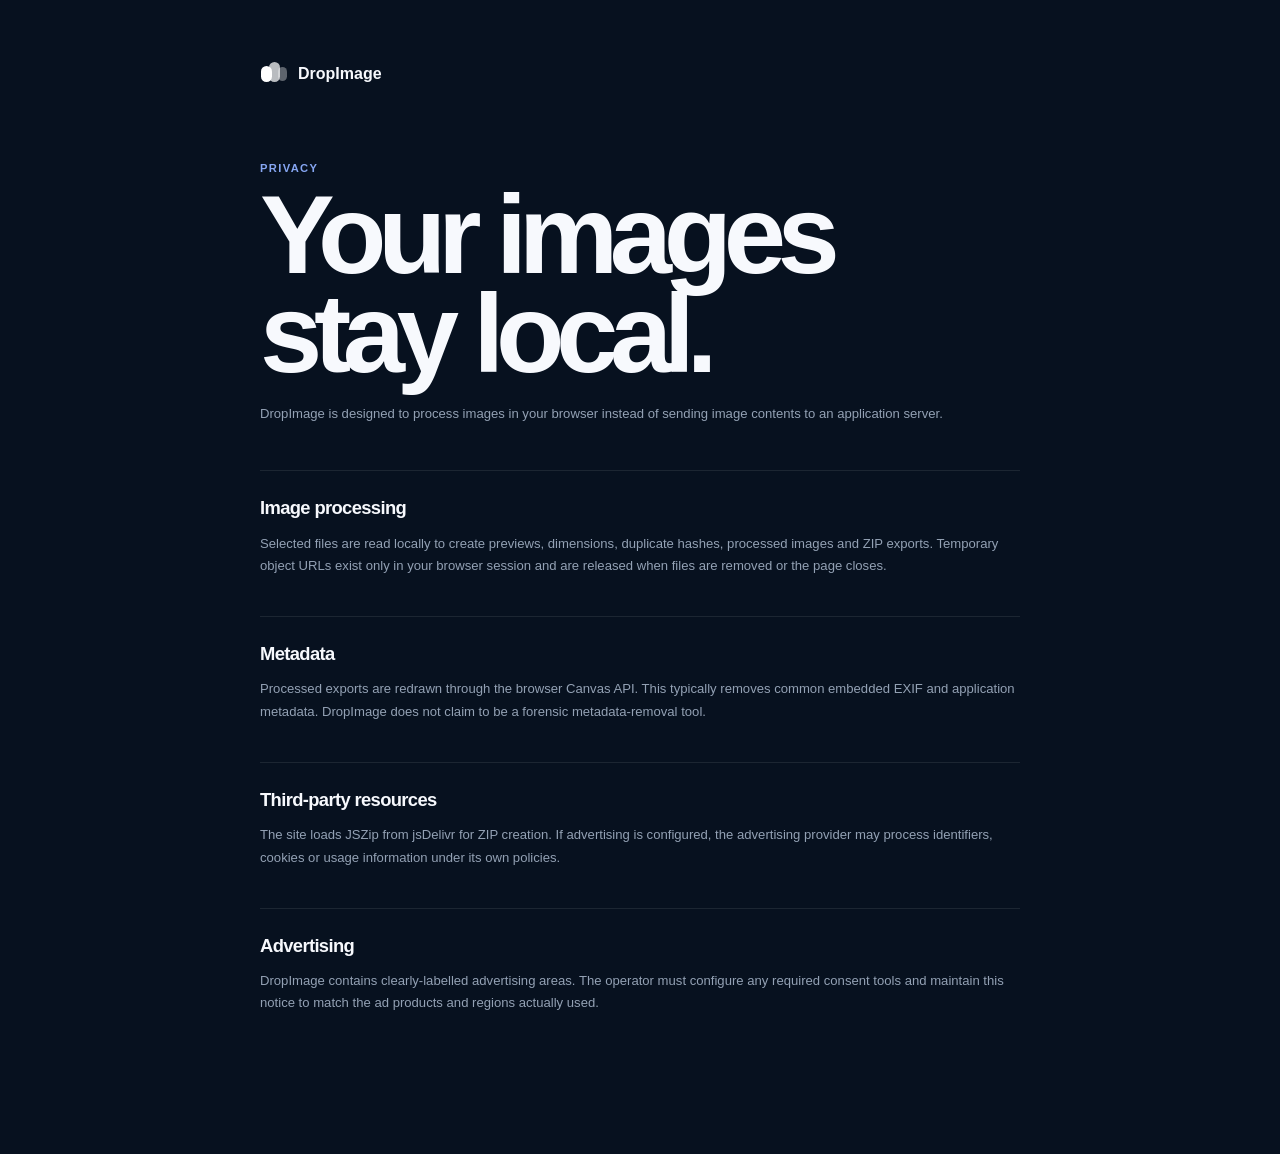
==== commit f4f47497: "Update privacy page for local image processing" ====
--- a/privacy.html
+++ b/privacy.html
@@ -1,52 +1,19 @@
 <!doctype html>
 <html lang="en">
 <head>
-  <meta charset="utf-8">
-  <meta name="viewport" content="width=device-width,initial-scale=1">
-  <meta name="theme-color" content="#07111f">
-  <title>Privacy — SocialTotal</title>
+  <meta charset="utf-8"><meta name="viewport" content="width=device-width,initial-scale=1">
+  <meta name="theme-color" content="#07111f"><title>Privacy — DropImage</title>
   <link rel="stylesheet" href="styles.css">
   <style>
-    .legal{width:min(780px,calc(100% - 32px));margin:0 auto;padding:64px 0 100px}
-    .legal-brand{display:flex;align-items:center;gap:11px;margin-bottom:68px}
-    .legal h1{margin:0;font-size:clamp(3.5rem,10vw,7rem);line-height:.88;letter-spacing:-.075em}
-    .legal .lead{margin:20px 0 48px;color:var(--muted);font-size:1rem;line-height:1.7}
-    .legal section{padding:28px 0;border-top:1px solid var(--line)}
-    .legal h2{margin:0 0 12px;font-size:1.25rem;letter-spacing:-.04em}
-    .legal p,.legal li{color:var(--muted);font-size:.86rem;line-height:1.7}
-    .legal a{color:#9bb7ff}
+    .legal{width:min(760px,calc(100% - 32px));margin:auto;padding:60px 0 100px}.legal-brand{display:flex;align-items:center;gap:10px;margin-bottom:70px}.legal h1{margin:0;font-size:clamp(3.4rem,10vw,7rem);line-height:.88;letter-spacing:-.075em}.legal .lead{margin:20px 0 45px;color:var(--muted);line-height:1.7}.legal section{padding:26px 0;border-top:1px solid var(--line)}.legal h2{margin:0 0 10px;font-size:1.15rem;letter-spacing:-.035em}.legal p{color:var(--muted);font-size:.82rem;line-height:1.7}
   </style>
 </head>
-<body>
-  <main class="legal">
-    <a class="legal-brand" href="index.html">
-      <span class="brand-mark"><span></span><span></span><span></span><span></span></span>
-      <strong>SocialTotal</strong>
-    </a>
-    <span class="eyebrow">Demo policy</span>
-    <h1>Privacy without weirdness.</h1>
-    <p class="lead">This repository currently contains a browser demo. This page describes the demo behavior and must be expanded before a public production launch.</p>
-
-    <section>
-      <h2>Local demo data</h2>
-      <p>Demo profile details, plan selection, connected-state labels, and publishing history are stored in your browser using localStorage. Uploaded media files are not persisted by this demo after the page session.</p>
-    </section>
-    <section>
-      <h2>Google and YouTube</h2>
-      <p>If a Google OAuth client ID is configured, Google Identity Services handles Google sign-in and YouTube authorization. SocialTotal requests YouTube scopes only to identify the connected channel and upload videos the user explicitly chooses. Short-lived access tokens are kept in memory by this frontend demo and are not written to localStorage.</p>
-    </section>
-    <section>
-      <h2>Other platforms</h2>
-      <p>TikTok, Instagram, Facebook, Discord, payments, and durable authentication require a production backend. The default demo simulates these connections locally instead of collecting real passwords or secret tokens.</p>
-    </section>
-    <section>
-      <h2>Advertising</h2>
-      <p>The demo contains advertising placements for Free and Spread plans. A real advertising provider may collect information under its own policies once configured. Total plan UI hides SocialTotal ad placements.</p>
-    </section>
-    <section>
-      <h2>Before production</h2>
-      <p>Add your business identity, contact method, retention periods, deletion workflow, provider-specific disclosures, cookie/consent behavior, and any legally required regional terms before inviting real users.</p>
-    </section>
-  </main>
-</body>
-</html>+<body><main class="legal">
+  <a class="legal-brand" href="index.html"><span class="brand-mark"><i></i><i></i><i></i></span><strong>DropImage</strong></a>
+  <span class="eyebrow">Privacy</span><h1>Your images stay local.</h1>
+  <p class="lead">DropImage is designed to process images in your browser instead of sending image contents to an application server.</p>
+  <section><h2>Image processing</h2><p>Selected files are read locally to create previews, dimensions, duplicate hashes, processed images and ZIP exports. Temporary object URLs exist only in your browser session and are released when files are removed or the page closes.</p></section>
+  <section><h2>Metadata</h2><p>Processed exports are redrawn through the browser Canvas API. This typically removes common embedded EXIF and application metadata. DropImage does not claim to be a forensic metadata-removal tool.</p></section>
+  <section><h2>Third-party resources</h2><p>The site loads JSZip from jsDelivr for ZIP creation. If advertising is configured, the advertising provider may process identifiers, cookies or usage information under its own policies.</p></section>
+  <section><h2>Advertising</h2><p>DropImage contains clearly-labelled advertising areas. The operator must configure any required consent tools and maintain this notice to match the ad products and regions actually used.</p></section>
+</main></body></html>
--- a/styles.css
+++ b/styles.css
@@ -1,492 +1,246 @@
 :root{
   --bg:#07111f;
-  --bg-deep:#040b14;
-  --surface:#0c1828;
-  --surface-2:#101e31;
-  --surface-3:#14253b;
-  --surface-soft:rgba(255,255,255,.045);
-  --surface-hover:rgba(255,255,255,.07);
-  --text:#f7f9fc;
-  --muted:#91a1b7;
-  --soft:#60738d;
-  --line:rgba(255,255,255,.09);
+  --bg-deep:#040a12;
+  --surface:#0d1826;
+  --surface-2:#111f31;
+  --surface-3:#16283f;
+  --text:#f7f9fd;
+  --muted:#93a1b4;
+  --soft:#66788f;
+  --line:rgba(255,255,255,.085);
   --line-strong:rgba(255,255,255,.14);
-  --accent:#2f63d8;
-  --accent-2:#3c72e8;
-  --accent-pressed:#2859c4;
+  --accent:#2453bd;
+  --accent-hover:#2f63d8;
   --accent-soft:rgba(47,99,216,.15);
-  --good:#43d28c;
-  --warn:#f3bd58;
-  --bad:#ff6b71;
-  --shadow:0 24px 70px rgba(0,0,0,.34),0 2px 8px rgba(0,0,0,.22);
-  --shadow-soft:0 12px 35px rgba(0,0,0,.22);
-  --glass:rgba(11,24,40,.72);
-  --glass-strong:rgba(18,34,55,.86);
-  --sidebar:252px;
-  --topbar:74px;
-  --r-sm:12px;
-  --r:18px;
-  --r-lg:26px;
+  --good:#49d393;
+  --warn:#f3c05f;
+  --bad:#ff7278;
+  --shadow:0 20px 60px rgba(0,0,0,.28);
   --ease-out:cubic-bezier(.23,1,.32,1);
-  --ease-ios:cubic-bezier(.32,.72,0,1);
+  --ease-in-out:cubic-bezier(.77,0,.175,1);
   font-family:-apple-system,BlinkMacSystemFont,"SF Pro Text","SF Pro Display","Segoe UI",Inter,Arial,sans-serif;
-  color-scheme:dark;
+  color-scheme:dark
 }
 *{box-sizing:border-box}
-html{background:var(--bg);scroll-behavior:smooth}
+html{scroll-behavior:smooth;background:var(--bg)}
 body{margin:0;min-width:320px;background:var(--bg);color:var(--text);font-family:inherit;-webkit-font-smoothing:antialiased;overflow-x:hidden}
-button,input,textarea,select{font:inherit}
+button,input,select,textarea{font:inherit}
 button{color:inherit}
 a{color:inherit;text-decoration:none}
 svg{display:block}
-::selection{background:rgba(47,99,216,.55);color:#fff}
 .hidden{display:none!important}
-.svg-defs{position:absolute;pointer-events:none}
-.eyebrow{display:inline-block;margin:0 0 12px;color:#7fa4ff;font-size:.73rem;line-height:1;letter-spacing:.12em;text-transform:uppercase;font-weight:790}
-.button{min-height:44px;padding:0 16px;border:1px solid transparent;border-radius:13px;display:inline-flex;align-items:center;justify-content:center;gap:8px;font-weight:720;letter-spacing:-.015em;cursor:pointer;transition:transform 140ms var(--ease-out),background-color 170ms ease,border-color 170ms ease,box-shadow 170ms ease,opacity 170ms ease}
+::selection{background:rgba(47,99,216,.5);color:#fff}
+:focus-visible{outline:2px solid #7d9ff6;outline-offset:2px}
+.topbar{position:sticky;top:0;z-index:1000;height:68px;padding:0 max(22px,calc((100vw - 1180px)/2));border-bottom:1px solid var(--line);display:flex;align-items:center;gap:24px;background:rgba(7,17,31,.86);-webkit-backdrop-filter:blur(18px) saturate(150%);backdrop-filter:blur(18px) saturate(150%)}
+.brand{display:flex;align-items:center;gap:10px;font-size:.96rem;font-weight:820;letter-spacing:-.035em}
+.brand-mark{position:relative;width:28px;height:28px;display:block}
+.brand-mark i{position:absolute;border-radius:7px;background:#fff}
+.brand-mark i:nth-child(1){left:1px;top:6px;width:11px;height:16px}
+.brand-mark i:nth-child(2){left:9px;top:2px;width:11px;height:20px;opacity:.72}
+.brand-mark i:nth-child(3){right:1px;top:7px;width:9px;height:14px;opacity:.35}
+.topnav{display:flex;align-items:center;gap:4px;margin-left:auto}
+.topnav a{padding:8px 10px;border-radius:10px;color:var(--muted);font-size:.74rem;font-weight:650;transition:background-color 150ms ease,color 150ms ease}
+.topnav a:hover{background:rgba(255,255,255,.05);color:#fff}
+.local-pill{height:32px;padding:0 10px;border:1px solid var(--line);border-radius:999px;display:flex;align-items:center;gap:7px;color:var(--muted);font-size:.66rem;font-weight:680;background:rgba(255,255,255,.025)}
+.status-dot{width:7px;height:7px;border-radius:50%;background:var(--good);box-shadow:0 0 0 4px rgba(73,211,147,.08)}
+.page-shell{width:min(1180px,calc(100% - 36px));margin:0 auto;padding-bottom:54px}
+.hero{padding:82px 0 44px;display:flex;align-items:flex-end;justify-content:space-between;gap:40px}
+.eyebrow{display:inline-block;margin:0 0 12px;color:#86a6f2;font-size:.7rem;text-transform:uppercase;letter-spacing:.12em;font-weight:800}
+.hero h1,.section-head h2,.export-card h2{margin:0;letter-spacing:-.07em}
+.hero h1{font-size:clamp(4rem,8vw,7.9rem);line-height:.84}
+.hero h1 span{color:#6f8097}
+.hero p{max-width:630px;margin:22px 0 0;color:var(--muted);font-size:1rem;line-height:1.64}
+.hero-badges{display:flex;flex-wrap:wrap;justify-content:flex-end;gap:7px;max-width:330px}
+.hero-badges span,.export-tags span{padding:7px 9px;border:1px solid var(--line);border-radius:999px;color:var(--muted);background:rgba(255,255,255,.026);font-size:.66rem;font-weight:670}
+.workspace-section{scroll-margin-top:84px}
+.drop-zone{min-height:300px;border:1px dashed rgba(142,160,184,.3);border-radius:28px;display:grid;place-items:center;align-content:center;padding:36px;text-align:center;background:#091522;cursor:pointer;transition:border-color 160ms ease,background-color 160ms ease,box-shadow 160ms ease}
+.drop-zone:hover,.drop-zone.dragging{border-color:rgba(95,137,235,.62);background:#0a1828;box-shadow:inset 0 0 0 3px rgba(47,99,216,.06)}
+.drop-icon{width:62px;height:62px;margin-bottom:16px;border:1px solid var(--line);border-radius:19px;display:grid;place-items:center;background:rgba(255,255,255,.035)}
+.drop-icon svg{width:27px;height:27px;fill:none;stroke:#8eacf2;stroke-width:1.7;stroke-linecap:round;stroke-linejoin:round}
+.drop-zone h2{margin:0;font-size:1.1rem;letter-spacing:-.03em}
+.drop-zone p{margin:6px 0 7px;color:var(--muted);font-size:.8rem}
+.drop-zone>span{color:var(--soft);font-size:.66rem}
+.workspace-stats{margin:14px 0;display:grid;grid-template-columns:repeat(4,1fr);gap:10px}
+.workspace-stats>div{min-height:86px;padding:16px;border:1px solid var(--line);border-radius:17px;display:grid;align-content:space-between;background:var(--surface)}
+.workspace-stats span{color:var(--muted);font-size:.64rem}
+.workspace-stats strong{font-size:1.45rem;letter-spacing:-.04em}
+.panel{border:1px solid var(--line);border-radius:24px;background:var(--surface);box-shadow:inset 0 1px rgba(255,255,255,.02)}
+.editor-shell{display:grid;grid-template-columns:minmax(0,1.2fr) 390px;gap:14px;align-items:start}
+.library-panel{padding:20px;min-width:0}
+.tools-panel{position:sticky;top:82px;display:grid;gap:14px}
+.preview-panel,.edit-panel{padding:20px}
+.panel-head{display:flex;align-items:flex-start;justify-content:space-between;gap:16px}
+.panel-head h3{margin:3px 0 0;font-size:1.05rem;letter-spacing:-.035em}
+.panel-kicker{color:var(--soft);font-size:.61rem;letter-spacing:.1em;text-transform:uppercase;font-weight:800}
+.head-actions{display:flex;gap:3px}
+.text-button{padding:7px 8px;border:0;border-radius:9px;background:transparent;color:#9db4de;font-size:.7rem;font-weight:700;cursor:pointer;transition:background-color 150ms ease,color 150ms ease,transform 130ms var(--ease-out)}
+.text-button:hover{background:rgba(255,255,255,.05);color:#fff}
+.text-button:active{transform:scale(.97)}
+.danger-text{color:#d8898d}
+.library-toolbar{margin-top:17px;display:grid;grid-template-columns:minmax(0,1fr) 150px;gap:8px}
+.search-field{height:40px;padding:0 11px;border:1px solid var(--line);border-radius:11px;display:flex;align-items:center;gap:8px;background:rgba(255,255,255,.025)}
+.search-field svg{width:16px;height:16px;fill:none;stroke:var(--soft);stroke-width:1.8;stroke-linecap:round}
+.search-field input{min-width:0;width:100%;border:0;outline:0;background:transparent;color:var(--text);font-size:.75rem}
+.search-field input::placeholder{color:var(--soft)}
+.select-control,.number-input,.text-input{width:100%;height:40px;border:1px solid var(--line);border-radius:11px;outline:0;background:#101d2d;color:var(--text);font-size:.74rem;transition:border-color 150ms ease,box-shadow 150ms ease}
+.select-control{padding:0 28px 0 10px}
+.number-input,.text-input{padding:0 11px}
+.select-control:focus,.number-input:focus,.text-input:focus{border-color:rgba(90,129,231,.62);box-shadow:0 0 0 3px rgba(47,99,216,.11)}
+.image-grid{display:grid;grid-template-columns:repeat(3,minmax(0,1fr));gap:9px;margin-top:14px}
+.image-card{position:relative;min-width:0;border:1px solid var(--line);border-radius:15px;overflow:hidden;background:#09131f;cursor:pointer;transition:border-color 150ms ease,background-color 150ms ease,transform 130ms var(--ease-out)}
+.image-card:hover{border-color:var(--line-strong);background:#0b1725}
+.image-card.active{border-color:rgba(96,136,235,.6);box-shadow:0 0 0 2px rgba(47,99,216,.12)}
+.image-card:active{transform:scale(.985)}
+.thumb{position:relative;aspect-ratio:4/3;display:grid;place-items:center;overflow:hidden;background:#050a10}
+.thumb img{width:100%;height:100%;object-fit:cover}
+.thumb .duplicate-badge{position:absolute;left:7px;bottom:7px;padding:4px 6px;border-radius:7px;background:rgba(138,83,35,.88);color:#ffd49c;font-size:.55rem;font-weight:800}
+.card-check{position:absolute;z-index:3;right:7px;top:7px;width:24px;height:24px;border:1px solid rgba(255,255,255,.18);border-radius:8px;display:grid;place-items:center;background:rgba(4,10,18,.76);-webkit-backdrop-filter:blur(8px);backdrop-filter:blur(8px)}
+.card-check input{position:absolute;opacity:0}
+.card-check i{width:11px;height:11px;border:1px solid #8290a3;border-radius:3px}
+.card-check input:checked+i{border-color:#6e97ff;background:#4f7be0;box-shadow:inset 0 0 0 2px rgba(255,255,255,.75)}
+.card-body{padding:9px}
+.card-body b,.card-body span{display:block;white-space:nowrap;overflow:hidden;text-overflow:ellipsis}
+.card-body b{font-size:.68rem}
+.card-body span{margin-top:4px;color:var(--soft);font-size:.57rem}
+.preview-meta{color:var(--soft);font-size:.61rem}
+.preview-stage{min-height:235px;margin-top:15px;border-radius:17px;display:grid;place-items:center;overflow:hidden;background:#03070c}
+.preview-stage img{width:100%;height:100%;max-height:360px;object-fit:contain}
+.preview-empty{text-align:center;color:var(--soft)}
+.preview-empty span{display:block;font-size:1.7rem}
+.preview-empty p{margin:7px 0 0;font-size:.68rem}
+.edit-panel .panel-head{margin-bottom:17px}
+.field-grid{display:grid;gap:10px}
+.field-grid.two{grid-template-columns:1fr 1fr}
+.field{display:grid;gap:7px;margin-bottom:12px}
+.field>span{display:flex;align-items:center;justify-content:space-between;color:var(--muted);font-size:.66rem;font-weight:680}
+.field>span b{color:#bdc9d8;font-size:.62rem}
+input[type=range]{width:100%;accent-color:#4d79dd;cursor:pointer}
+.background-control{display:flex;align-items:center;gap:7px}
+.swatch{width:37px;height:37px;padding:4px;border:1px solid var(--line);border-radius:10px;background:rgba(255,255,255,.025);cursor:pointer}
+.swatch.active{border-color:#688ce7;box-shadow:0 0 0 2px rgba(47,99,216,.12)}
+.swatch i{width:100%;height:100%;display:block;border-radius:6px}
+.checker{background-color:#fff!important;background-image:linear-gradient(45deg,#ddd 25%,transparent 25%),linear-gradient(-45deg,#ddd 25%,transparent 25%),linear-gradient(45deg,transparent 75%,#ddd 75%),linear-gradient(-45deg,transparent 75%,#ddd 75%)!important;background-size:10px 10px!important;background-position:0 0,0 5px,5px -5px,-5px 0!important}
+.custom-color{height:37px;padding:0 9px;border:1px solid var(--line);border-radius:10px;display:flex;align-items:center;gap:7px;color:var(--muted);font-size:.62rem;cursor:pointer}
+.custom-color input{width:19px;height:19px;padding:0;border:0;background:transparent}
+.quick-actions{display:grid;grid-template-columns:1fr 1fr;gap:7px;margin-top:5px}
+.tool-button{min-height:46px;padding:8px 9px;border:1px solid var(--line);border-radius:12px;display:flex;align-items:center;gap:8px;text-align:left;background:rgba(255,255,255,.025);color:#c5d0df;font-size:.65rem;font-weight:680;cursor:pointer;transition:background-color 150ms ease,border-color 150ms ease,transform 130ms var(--ease-out)}
+.tool-button:hover{background:rgba(255,255,255,.055);border-color:var(--line-strong)}
+.tool-button:active{transform:scale(.98)}
+.tool-button svg{width:17px;height:17px;fill:none;stroke:#8197bb;stroke-width:1.7;stroke-linecap:round;stroke-linejoin:round}
+.privacy-note{margin-top:14px;padding:11px;border:1px solid rgba(73,211,147,.13);border-radius:13px;display:flex;align-items:flex-start;gap:9px;background:rgba(73,211,147,.035)}
+.privacy-note svg{width:19px;height:19px;flex:0 0 auto;fill:none;stroke:#72dca6;stroke-width:1.7;stroke-linecap:round;stroke-linejoin:round}
+.privacy-note div{display:grid;gap:3px}
+.privacy-note b{font-size:.66rem}
+.privacy-note span{color:var(--muted);font-size:.59rem;line-height:1.45}
+.organise-section{padding:105px 0 28px;scroll-margin-top:78px}
+.section-head{max-width:790px;margin-bottom:30px}
+.section-head h2{font-size:clamp(3.1rem,6.5vw,6.2rem);line-height:.9}
+.section-head p{max-width:660px;margin:18px 0 0;color:var(--muted);line-height:1.62}
+.organise-grid{display:grid;grid-template-columns:repeat(3,1fr);gap:12px}
+.organise-card{padding:22px}
+.step-number{display:inline-flex;margin-bottom:34px;color:#6684c8;font-size:.65rem;font-weight:800}
+.organise-card h3{margin:0;font-size:1.1rem;letter-spacing:-.04em}
+.organise-card>p{margin:8px 0 19px;color:var(--muted);font-size:.7rem;line-height:1.5}
+.token-row{display:flex;flex-wrap:wrap;gap:5px}
+.token-row button{padding:5px 7px;border:1px solid var(--line);border-radius:8px;background:rgba(255,255,255,.025);color:#a9b7c9;font-family:ui-monospace,SFMono-Regular,Menlo,monospace;font-size:.57rem;cursor:pointer}
+.token-row button:hover{background:rgba(255,255,255,.06)}
+.example-output{margin:12px 0 0!important;padding:8px 9px;border-radius:9px;background:rgba(47,99,216,.07);color:#8faaf0!important}
+.folder-preview{display:grid;gap:6px;margin-top:10px}
+.folder-preview-row{padding:8px 9px;border:1px solid var(--line);border-radius:9px;display:flex;justify-content:space-between;gap:10px;color:var(--muted);font-size:.62rem}
+.folder-preview-row b{color:#d2dae5}
+.checkbox-row{margin-top:10px;display:flex;align-items:flex-start;gap:8px;cursor:pointer}
+.checkbox-row input{margin-top:2px;accent-color:#4f7be0}
+.checkbox-row span{display:grid;gap:3px}
+.checkbox-row b{font-size:.67rem}
+.checkbox-row small{color:var(--muted);font-size:.59rem;line-height:1.4}
+.export-section{padding:88px 0 38px;scroll-margin-top:80px}
+.export-card{padding:38px;border:1px solid rgba(85,123,220,.24);border-radius:30px;display:grid;grid-template-columns:minmax(0,1fr) auto;align-items:end;gap:30px;background:#0b1b32}
+.export-card h2{font-size:clamp(3rem,6vw,5.5rem);line-height:.88}
+.export-card p{max-width:570px;margin:16px 0 18px;color:#94a6bc;line-height:1.55}
+.export-tags{display:flex;flex-wrap:wrap;gap:6px}
+.export-actions{min-width:280px;display:grid;gap:8px}
+.button{min-height:44px;padding:0 15px;border:1px solid transparent;border-radius:12px;display:inline-flex;align-items:center;justify-content:center;gap:8px;font-weight:730;letter-spacing:-.015em;cursor:pointer;transition:transform 130ms var(--ease-out),background-color 150ms ease,border-color 150ms ease,box-shadow 150ms ease,opacity 150ms ease}
 .button:hover{transform:translateY(-1px)}
-.button:active{transform:scale(.97)}
-.button:disabled{cursor:not-allowed;opacity:.45;transform:none}
-.button-primary{background:var(--accent);color:#fff;box-shadow:0 10px 24px rgba(24,65,157,.27),inset 0 1px rgba(255,255,255,.13)}
-.button-primary:hover{background:var(--accent-2);box-shadow:0 12px 28px rgba(24,65,157,.32),inset 0 1px rgba(255,255,255,.16)}
-.button-primary:active{background:var(--accent-pressed)}
-.button-secondary{background:rgba(255,255,255,.055);border-color:var(--line);color:var(--text)}
-.button-secondary:hover{background:rgba(255,255,255,.08);border-color:var(--line-strong)}
-.button-light{background:#f7f9fc;color:#07111f;box-shadow:0 12px 30px rgba(0,0,0,.18)}
-.button-light:hover{background:#fff}
-.button-full{width:100%}
-.text-button{padding:7px 8px;border:0;border-radius:9px;background:transparent;color:#a9bcdb;font-size:.82rem;font-weight:700;cursor:pointer;transition:background-color 150ms ease,color 150ms ease,transform 140ms var(--ease-out)}
-.text-button:hover{background:rgba(255,255,255,.06);color:#fff}
-.text-button:active{transform:scale(.97)}
-.small-button{min-height:34px;padding:0 11px;border:1px solid var(--line);border-radius:10px;background:rgba(255,255,255,.05);color:var(--text);font-size:.77rem;font-weight:720;cursor:pointer;transition:background-color 150ms ease,transform 140ms var(--ease-out)}
-.small-button:hover{background:rgba(255,255,255,.09)}
-.small-button:active{transform:scale(.97)}
-.small-button.danger{color:#ff9ca0;border-color:rgba(255,107,113,.22);background:rgba(255,107,113,.08)}
-.icon-button{width:40px;height:40px;padding:0;border:1px solid var(--line);border-radius:12px;display:grid;place-items:center;background:rgba(255,255,255,.045);cursor:pointer;transition:background-color 150ms ease,transform 140ms var(--ease-out),border-color 150ms ease}
-.icon-button svg{width:18px;height:18px;fill:none;stroke:currentColor;stroke-width:1.8;stroke-linecap:round;stroke-linejoin:round}
-.icon-button:hover{background:rgba(255,255,255,.08);border-color:var(--line-strong)}
-.icon-button:active{transform:scale(.95)}
-.brand-mark{position:relative;width:30px;height:30px;flex:0 0 auto}
-.brand-mark span{position:absolute;width:10px;height:10px;border-radius:4px;background:#fff;box-shadow:0 3px 10px rgba(0,0,0,.2)}
-.brand-mark span:nth-child(1){left:1px;top:1px}
-.brand-mark span:nth-child(2){right:1px;top:1px;opacity:.74}
-.brand-mark span:nth-child(3){right:1px;bottom:1px;opacity:.5}
-.brand-mark span:nth-child(4){left:1px;bottom:1px;opacity:.26}
-.brand-mark-large{width:42px;height:42px}
-.brand-mark-large span{width:14px;height:14px;border-radius:5px}
-.brand-inline{display:flex;align-items:center;gap:11px;font-weight:800;letter-spacing:-.035em}
-.toast-region{position:fixed;right:18px;bottom:18px;z-index:7000;display:grid;gap:9px;width:min(370px,calc(100vw - 36px));pointer-events:none}
-.toast{padding:13px 14px;border:1px solid var(--line-strong);border-radius:15px;display:grid;grid-template-columns:34px 1fr auto;align-items:center;gap:10px;background:rgba(12,24,40,.94);box-shadow:var(--shadow-soft);-webkit-backdrop-filter:blur(18px) saturate(150%);backdrop-filter:blur(18px) saturate(150%);pointer-events:auto;opacity:0;transform:translateY(8px) scale(.98);transition:opacity 180ms var(--ease-out),transform 200ms var(--ease-out)}
+.button:active{transform:scale(.975)}
+.button:disabled{opacity:.42;cursor:not-allowed;transform:none}
+.button svg{width:18px;height:18px;fill:none;stroke:currentColor;stroke-width:1.8;stroke-linecap:round;stroke-linejoin:round}
+.button-primary{background:var(--accent);color:#fff;box-shadow:0 10px 25px rgba(23,62,150,.28)}
+.button-primary:hover{background:var(--accent-hover)}
+.button-secondary{border-color:var(--line);background:rgba(255,255,255,.045)}
+.button-secondary:hover{background:rgba(255,255,255,.075);border-color:var(--line-strong)}
+.button-large{min-height:52px;font-size:.82rem}
+.export-actions>span{color:#70829a;text-align:center;font-size:.6rem}
+.footer{padding:30px 2px 10px;border-top:1px solid var(--line);display:flex;align-items:center;justify-content:space-between;gap:16px}
+.footer>div{display:grid;gap:3px}
+.footer strong{font-size:.78rem}
+.footer span,.footer nav{color:var(--soft);font-size:.63rem}
+.footer nav{display:flex;gap:12px}
+.footer a:hover{color:#fff}
+.ad-top-wrap{width:min(1180px,calc(100% - 36px));margin:14px auto 0}
+.ad-slot{position:relative;border:1px solid rgba(255,255,255,.065);border-radius:15px;display:flex;align-items:center;justify-content:center;background:rgba(255,255,255,.013);overflow:hidden}
+.ad-slot-wide{min-height:96px}
+.ad-slot-inline{min-height:112px;margin:14px 0}
+.ad-slot-large{min-height:160px;margin-top:80px}
+.ad-slot-footer{margin:20px 0 30px}
+.ad-label{position:absolute;left:9px;top:7px;color:#506076;font-size:.48rem;text-transform:uppercase;letter-spacing:.08em}
+.ad-placeholder{text-align:center;color:#42546c}
+.ad-placeholder b{display:block;font-size:.67rem}
+.ad-placeholder span{display:block;margin-top:3px;font-size:.55rem}
+.ad-slot .adsbygoogle{display:block;width:100%;min-height:70px}
+.ad-rail{position:fixed;z-index:30;top:92px;bottom:20px;width:150px;pointer-events:none}
+.ad-rail-left{left:max(8px,calc((100vw - 1500px)/2))}
+.ad-rail-right{right:max(8px,calc((100vw - 1500px)/2))}
+.ad-slot-rail{position:sticky;top:92px;width:150px;min-height:560px;pointer-events:auto}
+.toast-region{position:fixed;z-index:5000;right:18px;bottom:18px;width:min(360px,calc(100vw - 36px));display:grid;gap:8px}
+.toast{padding:12px 13px;border:1px solid var(--line-strong);border-radius:14px;display:grid;grid-template-columns:31px minmax(0,1fr) auto;align-items:center;gap:9px;background:rgba(13,24,38,.95);box-shadow:var(--shadow);-webkit-backdrop-filter:blur(16px);backdrop-filter:blur(16px);opacity:0;transform:translateY(8px) scale(.98);transition:opacity 180ms var(--ease-out),transform 180ms var(--ease-out)}
 .toast.show{opacity:1;transform:none}
-.toast-icon{width:34px;height:34px;border-radius:10px;display:grid;place-items:center;background:var(--accent-soft);color:#9cb7ff;font-weight:900}
-.toast-copy b{display:block;font-size:.84rem}
-.toast-copy span{display:block;margin-top:2px;color:var(--muted);font-size:.76rem;line-height:1.35}
-.toast-close{border:0;background:transparent;color:var(--soft);cursor:pointer;font-size:1rem}
-
-/* Auth */
-.auth-view{position:relative;min-height:100vh;min-height:100svh;display:grid;place-items:center;padding:42px 22px;overflow:hidden;background:linear-gradient(180deg,#07111f 0%,#050d18 100%)}
-.auth-backdrop{position:absolute;inset:0;overflow:hidden;pointer-events:none}
-.auth-backdrop::before{content:"";position:absolute;width:680px;height:680px;left:50%;top:48%;transform:translate(-50%,-50%);border-radius:50%;background:radial-gradient(circle,rgba(47,99,216,.16) 0%,rgba(47,99,216,.06) 34%,transparent 68%)}
-.orbit{position:absolute;left:50%;top:50%;border:1px solid rgba(129,163,237,.08);border-radius:50%;transform:translate(-50%,-50%) rotate(-14deg)}
-.orbit-a{width:570px;height:220px}
-.orbit-b{width:760px;height:300px;transform:translate(-50%,-50%) rotate(24deg)}
-.orbit-c{width:930px;height:370px;transform:translate(-50%,-50%) rotate(-38deg)}
-.auth-shell{position:relative;z-index:1;width:min(470px,100%)}
-.auth-brand{display:flex;align-items:center;justify-content:center;gap:13px;margin-bottom:24px}
-.brand-word{margin:0;font-size:1.15rem;font-weight:820;letter-spacing:-.045em}
-.brand-sub{margin:3px 0 0;color:var(--muted);font-size:.75rem}
-.auth-card{padding:34px;border:1px solid rgba(255,255,255,.1);border-radius:28px;background:rgba(10,23,39,.83);box-shadow:0 30px 100px rgba(0,0,0,.4),inset 0 1px rgba(255,255,255,.05);-webkit-backdrop-filter:blur(24px) saturate(140%);backdrop-filter:blur(24px) saturate(140%)}
-.auth-copy h1{margin:0;font-size:clamp(2.25rem,7vw,3.55rem);line-height:.91;letter-spacing:-.065em}
-.auth-copy p{margin:17px 0 0;color:var(--muted);font-size:.93rem;line-height:1.6}
-.auth-actions{display:grid;gap:10px;margin-top:28px}
-.auth-provider{height:48px;padding:0 15px;border:1px solid var(--line);border-radius:13px;display:flex;align-items:center;justify-content:flex-start;gap:12px;background:rgba(255,255,255,.045);font-weight:700;cursor:pointer;transition:background-color 150ms ease,border-color 150ms ease,transform 140ms var(--ease-out)}
-.auth-provider:hover{background:rgba(255,255,255,.075);border-color:var(--line-strong)}
-.auth-provider:active{transform:scale(.985)}
-.provider-icon{width:27px;height:27px;border-radius:8px;display:grid;place-items:center;flex:0 0 auto;background:#fff;color:#101010;font-size:.8rem;font-weight:900}
-.discord-icon{background:#5865f2;color:#fff}
-.discord-icon svg{width:18px;height:18px;fill:currentColor}
-.google-button-host:empty{display:none}
-.google-button-host iframe{max-width:100%!important}
-.or-row{display:grid;grid-template-columns:1fr auto 1fr;align-items:center;gap:10px;margin:3px 0}
-.or-row span{height:1px;background:var(--line)}
-.or-row b{color:var(--soft);font-size:.7rem;font-weight:650}
-.email-login label{display:block;margin-bottom:7px;color:var(--muted);font-size:.73rem;font-weight:700}
-.email-row{display:grid;grid-template-columns:minmax(0,1fr) auto;gap:8px}
-.email-row input,.text-input,.text-area{width:100%;border:1px solid var(--line);outline:0;background:rgba(255,255,255,.045);color:var(--text);transition:border-color 150ms ease,background-color 150ms ease,box-shadow 150ms ease}
-.email-row input{height:44px;padding:0 13px;border-radius:12px}
-.email-row input:focus,.text-input:focus,.text-area:focus{border-color:rgba(89,127,226,.68);background:rgba(255,255,255,.055);box-shadow:0 0 0 3px rgba(47,99,216,.13)}
-.auth-footnote{margin:20px 0 0;color:var(--soft);font-size:.7rem;line-height:1.5}
-.auth-preview-strip{margin:17px auto 0;width:max-content;max-width:100%;padding:7px 11px 7px 8px;border:1px solid var(--line);border-radius:999px;display:flex;align-items:center;gap:6px;background:rgba(9,20,34,.62);-webkit-backdrop-filter:blur(14px);backdrop-filter:blur(14px)}
-.mini-platform{width:25px;height:25px;border-radius:8px;display:grid;place-items:center;background:rgba(255,255,255,.06);font-size:.55rem;font-weight:850}
-.preview-text{margin-left:3px;color:var(--muted);font-size:.7rem}
-
-/* onboarding */
-.onboarding-view{min-height:100vh;min-height:100svh;padding:34px 22px;background:var(--bg);display:grid;place-items:center}
-.onboarding-shell{width:min(880px,100%)}
-.onboarding-head{display:flex;align-items:center;justify-content:space-between;margin-bottom:64px}
-.onboarding-copy{max-width:720px}
-.onboarding-copy h2{margin:0;font-size:clamp(3.1rem,8vw,6.2rem);line-height:.88;letter-spacing:-.075em}
-.onboarding-copy p{max-width:650px;margin:21px 0 0;color:var(--muted);font-size:1rem;line-height:1.65}
-.connect-grid{display:grid;grid-template-columns:1fr 1fr;gap:12px;margin-top:34px}
-.connect-card{min-height:88px;padding:14px 15px;border:1px solid var(--line);border-radius:18px;display:flex;align-items:center;gap:13px;text-align:left;background:var(--surface);cursor:pointer;transition:transform 160ms var(--ease-out),background-color 160ms ease,border-color 160ms ease,box-shadow 160ms ease}
-.connect-card:hover{transform:translateY(-2px);background:var(--surface-2);border-color:var(--line-strong);box-shadow:var(--shadow-soft)}
-.connect-card:active{transform:scale(.985)}
-.connect-card.connected{border-color:rgba(67,210,140,.28);background:rgba(67,210,140,.055)}
-.platform-logo{width:46px;height:46px;flex:0 0 auto;border-radius:14px;display:grid;place-items:center;background:#142238;color:#fff;font-size:.72rem;font-weight:900;letter-spacing:-.03em}
-.platform-logo.youtube,.mini-platform.youtube{background:#f23c45;color:#fff}
-.platform-logo.tiktok,.mini-platform.tiktok{background:#0f1115;color:#fff;box-shadow:inset 0 0 0 1px rgba(255,255,255,.13)}
-.platform-logo.instagram,.mini-platform.instagram{background:#7b3db8;color:#fff}
-.platform-logo.facebook,.mini-platform.facebook{background:#2967c9;color:#fff}
-.connect-card-copy{min-width:0;display:grid;gap:4px;flex:1}
-.connect-card-copy b{font-size:.91rem}
-.connect-card-copy small{color:var(--muted);font-size:.74rem;white-space:nowrap;overflow:hidden;text-overflow:ellipsis}
-.connect-action{color:#9bb7ff;font-size:.76rem;font-weight:750}
-.plan-chip{padding:5px 8px;border-radius:999px;background:rgba(47,99,216,.13);color:#9bb7ff;font-size:.66rem;font-weight:790}
-.onboarding-bottom{margin-top:26px;padding-top:22px;border-top:1px solid var(--line);display:flex;align-items:center;justify-content:space-between;gap:16px}
-.onboarding-bottom>span{color:var(--muted);font-size:.78rem}
-
-/* app shell */
-.app-view{min-height:100vh;background:var(--bg)}
-.sidebar{position:fixed;z-index:1000;left:0;top:0;bottom:0;width:var(--sidebar);padding:18px 14px 14px;border-right:1px solid var(--line);display:flex;flex-direction:column;background:#081322}
-.sidebar-brand{height:48px;padding:0 9px;display:flex;align-items:center;gap:11px}
-.sidebar-brand-copy{display:grid;gap:2px}
-.sidebar-brand-copy strong{font-size:.93rem;letter-spacing:-.035em}
-.sidebar-brand-copy span{width:max-content;color:#86a7f8;font-size:.64rem;font-weight:800;text-transform:uppercase;letter-spacing:.08em}
-.sidebar-nav{display:grid;gap:3px;margin-top:24px}
-.nav-item{width:100%;height:42px;padding:0 11px;border:0;border-radius:11px;display:flex;align-items:center;gap:11px;background:transparent;color:var(--muted);cursor:pointer;font-size:.82rem;font-weight:650;text-align:left;transition:background-color 140ms ease,color 140ms ease,transform 120ms var(--ease-out)}
-.nav-item svg{width:18px;height:18px;fill:none;stroke:currentColor;stroke-width:1.7;stroke-linecap:round;stroke-linejoin:round;flex:0 0 auto}
-.nav-item:hover{background:rgba(255,255,255,.05);color:#dbe4f0}
-.nav-item.active{background:rgba(47,99,216,.14);color:#dbe6ff;box-shadow:inset 0 0 0 1px rgba(67,111,224,.1)}
-.nav-item:active{transform:scale(.985)}
-.sidebar-bottom{margin-top:auto;display:grid;gap:3px}
-.profile-button{width:100%;margin-top:10px;padding:9px;border:1px solid var(--line);border-radius:14px;display:grid;grid-template-columns:34px minmax(0,1fr) auto;align-items:center;gap:9px;background:rgba(255,255,255,.025);cursor:pointer;text-align:left;transition:background-color 150ms ease,border-color 150ms ease}
-.profile-button:hover{background:rgba(255,255,255,.055);border-color:var(--line-strong)}
-.profile-avatar{width:34px;height:34px;border-radius:10px;display:grid;place-items:center;background:#1b376b;color:#dbe6ff;font-size:.78rem;font-weight:850}
-.profile-copy{min-width:0;display:grid;gap:2px}
-.profile-copy b,.profile-copy small{white-space:nowrap;overflow:hidden;text-overflow:ellipsis}
-.profile-copy b{font-size:.75rem}
-.profile-copy small{color:var(--soft);font-size:.62rem}
-.chevron{color:var(--soft);font-size:.8rem}
-.app-main{margin-left:var(--sidebar);min-height:100vh}
-.topbar{position:sticky;z-index:900;top:0;height:var(--topbar);padding:0 30px;border-bottom:1px solid var(--line);display:flex;align-items:center;background:rgba(7,17,31,.84);-webkit-backdrop-filter:blur(18px) saturate(145%);backdrop-filter:blur(18px) saturate(145%)}
-.mobile-brand{display:none;align-items:center;gap:10px;font-size:.9rem}
-.topbar-status{display:flex;align-items:center;gap:8px;color:var(--muted);font-size:.74rem;font-weight:650}
-.status-dot{width:7px;height:7px;border-radius:50%;background:var(--good);box-shadow:0 0 0 4px rgba(67,210,140,.07)}
-.topbar-actions{margin-left:auto;display:flex;align-items:center;gap:8px}
-.route-stack{width:min(1260px,calc(100% - 56px));margin:0 auto;padding:46px 0 90px}
-.route{display:none}
-.route.active{display:block}
-.page-head{display:flex;align-items:flex-end;justify-content:space-between;gap:24px;margin-bottom:32px}
-.page-head>div:first-child{max-width:800px}
-.page-head h1{margin:0;font-size:clamp(3.2rem,6vw,6.3rem);line-height:.88;letter-spacing:-.075em}
-.page-head p{max-width:680px;margin:16px 0 0;color:var(--muted);font-size:.94rem;line-height:1.58}
-.save-state{align-self:center;padding:6px 9px;border:1px solid var(--line);border-radius:999px;color:var(--soft);font-size:.69rem}
-.panel{border:1px solid var(--line);border-radius:var(--r-lg);background:var(--surface);box-shadow:0 1px rgba(255,255,255,.025)}
-.panel-head{display:flex;align-items:flex-start;justify-content:space-between;gap:16px}
-.panel-head h3{margin:3px 0 0;font-size:1.1rem;letter-spacing:-.035em}
-.panel-kicker{color:var(--soft);font-size:.64rem;text-transform:uppercase;letter-spacing:.1em;font-weight:800}
-.hero-panel{position:relative;min-height:365px;padding:46px;border:1px solid rgba(93,132,232,.18);border-radius:32px;overflow:hidden;display:grid;grid-template-columns:minmax(0,1fr) 430px;align-items:center;background:#0c1d36;box-shadow:inset 0 1px rgba(255,255,255,.035)}
-.hero-panel::before{content:"";position:absolute;right:-80px;top:-110px;width:500px;height:500px;border-radius:50%;background:radial-gradient(circle,rgba(47,99,216,.26),rgba(47,99,216,.05) 44%,transparent 68%);pointer-events:none}
-.hero-panel-copy{position:relative;z-index:2;max-width:610px}
-.hero-label{display:inline-flex;margin-bottom:14px;color:#86a7f8;font-size:.72rem;font-weight:780;letter-spacing:.08em;text-transform:uppercase}
-.hero-panel h2{margin:0;font-size:clamp(2.65rem,5vw,5.3rem);line-height:.88;letter-spacing:-.07em}
-.hero-panel h2 span{color:#8295ad}
-.hero-panel p{max-width:560px;margin:18px 0 24px;color:#9aabc1;line-height:1.55;font-size:.9rem}
-.spread-visual{position:relative;width:360px;height:270px;margin:auto}
-.spread-center,.spread-node{position:absolute;z-index:3;display:grid;place-items:center}
-.spread-center{left:50%;top:50%;width:74px;height:74px;transform:translate(-50%,-50%);border:1px solid rgba(255,255,255,.19);border-radius:25px;background:#f5f8ff;color:#10234a;box-shadow:0 20px 55px rgba(0,0,0,.26)}
-.spread-center svg{width:26px;height:26px;fill:none;stroke:currentColor;stroke-width:2;stroke-linecap:round}
-.spread-node{width:54px;height:54px;border:1px solid rgba(255,255,255,.09);border-radius:18px;background:rgba(17,37,67,.86);box-shadow:0 14px 35px rgba(0,0,0,.23);font-size:.7rem;font-weight:900}
-.spread-node.n1{left:18px;top:22px}
-.spread-node.n2{right:12px;top:35px}
-.spread-node.n3{left:8px;bottom:24px}
-.spread-node.n4{right:24px;bottom:15px}
-.spread-line{position:absolute;z-index:1;left:50%;top:50%;height:1px;width:140px;background:linear-gradient(90deg,rgba(135,168,255,.65),rgba(135,168,255,.08));transform-origin:left center}
-.l1{transform:rotate(-143deg)}
-.l2{transform:rotate(-35deg)}
-.l3{transform:rotate(145deg)}
-.l4{transform:rotate(39deg)}
-.dashboard-grid{display:grid;grid-template-columns:1fr 1fr;gap:16px;margin-top:16px}
-.connection-panel,.activity-panel{min-height:280px;padding:24px}
-.home-account-list{display:grid;gap:8px;margin-top:20px}
-.home-account-row{min-height:52px;padding:8px 9px;border:1px solid var(--line);border-radius:13px;display:flex;align-items:center;gap:10px;background:rgba(255,255,255,.025)}
-.home-account-row .platform-logo{width:34px;height:34px;border-radius:10px;font-size:.57rem}
-.home-account-row .account-copy{min-width:0;display:grid;gap:2px;flex:1}
-.home-account-row b{font-size:.78rem}
-.home-account-row span{color:var(--muted);font-size:.68rem}
-.account-status{color:var(--good)!important;font-weight:750}
-.empty-state{display:grid;place-items:center;text-align:center;padding:38px 16px}
-.empty-state.compact{min-height:190px}
-.empty-icon{width:42px;height:42px;margin-bottom:10px;border-radius:14px;display:grid;place-items:center;background:var(--surface-soft);color:#8daaf2;font-size:1.05rem}
-.empty-state b{font-size:.84rem}
-.empty-state p{max-width:250px;margin:6px 0 0;color:var(--muted);font-size:.73rem;line-height:1.45}
-.ad-slot{min-height:92px;margin-top:16px;padding:14px 16px;border:1px dashed rgba(255,255,255,.13);border-radius:18px;display:flex;align-items:center;gap:15px;background:rgba(255,255,255,.018)}
-.ad-label{padding:4px 6px;border:1px solid var(--line);border-radius:7px;color:var(--soft);font-size:.57rem;text-transform:uppercase;letter-spacing:.08em}
-.ad-demo-copy{display:grid;gap:3px}
-.ad-demo-copy b{font-size:.77rem}
-.ad-demo-copy span{color:var(--soft);font-size:.66rem}
-
-/* create */
-.composer-layout{display:grid;grid-template-columns:minmax(0,1fr) 360px;gap:16px;align-items:start}
-.composer-main{display:grid;gap:16px}
-.composer-side{position:sticky;top:calc(var(--topbar) + 16px);display:grid;gap:16px}
-.upload-panel,.copy-panel,.destinations-panel,.publish-panel{padding:20px}
-.drop-zone{min-height:380px;border:1px dashed rgba(145,161,183,.28);border-radius:20px;display:grid;place-items:center;background:#091523;outline:0;cursor:pointer;transition:border-color 160ms ease,background-color 160ms ease,box-shadow 160ms ease}
-.drop-zone:hover,.drop-zone.dragging,.drop-zone:focus-visible{border-color:rgba(89,127,226,.62);background:#0a1828;box-shadow:inset 0 0 0 3px rgba(47,99,216,.07)}
-.drop-empty{padding:36px;text-align:center}
-.upload-glyph{width:58px;height:58px;margin:0 auto 16px;border:1px solid var(--line);border-radius:18px;display:grid;place-items:center;background:rgba(255,255,255,.04)}
-.upload-glyph svg{width:24px;height:24px;fill:none;stroke:#93aff4;stroke-width:1.7;stroke-linecap:round;stroke-linejoin:round}
-.drop-empty h3{margin:0;font-size:1rem}
-.drop-empty p{margin:6px 0 9px;color:var(--muted);font-size:.8rem}
-.drop-empty span{color:var(--soft);font-size:.67rem}
-.media-preview{width:100%;height:100%;min-height:380px;padding:12px;display:grid;grid-template-columns:minmax(240px,.9fr) 1.1fr;gap:18px;cursor:default}
-.preview-stage{min-height:340px;border-radius:16px;overflow:hidden;display:grid;place-items:center;background:#03070c}
-.preview-stage video,.preview-stage img{width:100%;height:100%;max-height:380px;object-fit:contain}
-.preview-details{align-self:center;padding:10px}
-.preview-title-row{display:flex;align-items:flex-start;justify-content:space-between;gap:12px}
-.preview-title-row>div{min-width:0;display:grid;gap:4px}
-.preview-title-row b{font-size:.9rem;white-space:nowrap;overflow:hidden;text-overflow:ellipsis}
-.preview-title-row span{color:var(--muted);font-size:.7rem}
-.media-facts{display:grid;grid-template-columns:1fr 1fr;gap:8px;margin-top:22px}
-.media-facts>span{min-height:65px;padding:10px;border:1px solid var(--line);border-radius:13px;display:grid;align-content:center;gap:5px;background:rgba(255,255,255,.025)}
-.media-facts b{color:var(--soft);font-size:.61rem;text-transform:uppercase;letter-spacing:.08em}
-.media-facts em{font-style:normal;font-size:.78rem;font-weight:720}
-.copy-panel{padding:24px}
-.copy-panel .panel-head{margin-bottom:20px}
-.field-label{display:block;margin:0 0 7px;color:var(--muted);font-size:.72rem;font-weight:730}
-.text-input{height:45px;padding:0 13px;border-radius:12px}
-.field-row{margin-top:17px;display:flex;justify-content:space-between;gap:10px}
-.field-row span{color:var(--soft);font-size:.65rem}
-.text-area{min-height:132px;padding:12px 13px;border-radius:13px;resize:vertical;line-height:1.5}
-.privacy-row{margin-top:17px;padding-top:17px;border-top:1px solid var(--line);display:flex;align-items:center;justify-content:space-between;gap:16px}
-.privacy-row>div{display:grid;gap:3px}
-.privacy-row b{font-size:.76rem}
-.privacy-row span{color:var(--muted);font-size:.67rem}
-.select-control{height:38px;padding:0 30px 0 10px;border:1px solid var(--line);border-radius:10px;background:#101d2e;color:var(--text);outline:0}
-.destination-list{display:grid;gap:8px;margin-top:17px}
-.destination-row{min-height:59px;padding:8px;border:1px solid var(--line);border-radius:14px;display:grid;grid-template-columns:38px minmax(0,1fr) auto;align-items:center;gap:9px;background:rgba(255,255,255,.018);transition:border-color 150ms ease,background-color 150ms ease,opacity 150ms ease}
-.destination-row .platform-logo{width:38px;height:38px;border-radius:11px;font-size:.59rem}
-.destination-copy{min-width:0;display:grid;gap:2px}
-.destination-copy b{font-size:.75rem}
-.destination-copy span{color:var(--muted);font-size:.63rem;white-space:nowrap;overflow:hidden;text-overflow:ellipsis}
-.destination-row.unavailable{opacity:.56}
-.destination-row.plan-locked{opacity:.74}
-.platform-toggle{position:relative;width:38px;height:24px}
-.platform-toggle input{position:absolute;opacity:0;pointer-events:none}
-.platform-toggle span{position:absolute;inset:0;border-radius:999px;background:#26364a;box-shadow:inset 0 0 0 1px rgba(255,255,255,.05);cursor:pointer;transition:background-color 150ms ease}
-.platform-toggle span::after{content:"";position:absolute;width:18px;height:18px;left:3px;top:3px;border-radius:50%;background:#fff;box-shadow:0 2px 7px rgba(0,0,0,.25);transition:transform 170ms var(--ease-out)}
-.platform-toggle input:checked+span{background:var(--accent)}
-.platform-toggle input:checked+span::after{transform:translateX(14px)}
-.platform-toggle input:disabled+span{cursor:not-allowed;opacity:.55}
-.lock-tag,.incompatible-tag{padding:4px 6px;border-radius:7px;font-size:.57rem;font-weight:800}
-.lock-tag{background:rgba(47,99,216,.13);color:#9bb7ff}
-.incompatible-tag{background:rgba(255,255,255,.05);color:var(--soft)}
-.detection-note{margin-top:13px;padding:10px 11px;border-radius:12px;display:flex;gap:8px;background:rgba(255,255,255,.027)}
-.detect-dot{width:7px;height:7px;margin-top:4px;flex:0 0 auto;border-radius:50%;background:var(--soft)}
-.detection-note.ok .detect-dot{background:var(--good)}
-.detection-note.warn .detect-dot{background:var(--warn)}
-.detection-note p{margin:0;color:var(--muted);font-size:.64rem;line-height:1.4}
-.publish-panel{padding:18px}
-.publish-summary{display:flex;align-items:center;justify-content:space-between;margin-bottom:13px}
-.publish-summary span{color:var(--muted);font-size:.68rem}
-.publish-summary strong{font-size:.78rem}
-.publish-panel>p{margin:10px 4px 0;color:var(--soft);font-size:.62rem;line-height:1.4}
-.compact-ad{min-height:72px;margin:0}
-
-/* library */
-.segmented{position:relative;isolation:isolate;width:max-content;max-width:100%;height:45px;padding:4px;border:1px solid var(--line);border-radius:14px;display:flex;background:rgba(255,255,255,.035)}
-.segmented button{position:relative;z-index:2;height:35px;padding:0 12px;border:0;border-radius:10px;background:transparent;color:var(--muted);font-size:.72rem;font-weight:720;cursor:pointer;transition:color 150ms ease,background-color 150ms ease}
-.segmented button.active{color:#fff}
-.segmented button:hover{background:rgba(255,255,255,.04)}
-.liquid-goo{position:absolute;inset:0;z-index:0;pointer-events:none;filter:url(#liquidGoo)}
-.liquid-blob,.liquid-bridge{position:absolute;top:50%;height:calc(100% - 8px);border-radius:10px;background:rgba(55,95,193,.42);transform:translateY(-50%)}
-.liquid-bridge{opacity:0;height:65%}
-.liquid-indicator{position:absolute;z-index:1;top:4px;height:calc(100% - 8px);border:1px solid rgba(111,147,238,.16);border-radius:10px;pointer-events:none;background:rgba(47,99,216,.2);box-shadow:inset 0 1px rgba(255,255,255,.05);transition:transform 220ms var(--ease-ios),width 220ms var(--ease-ios);will-change:transform,width}
-.library-list{display:grid;gap:10px;margin-top:20px}
-.library-item{padding:14px;border:1px solid var(--line);border-radius:17px;display:grid;grid-template-columns:46px minmax(0,1fr) auto;align-items:center;gap:12px;background:var(--surface)}
-.library-thumb{width:46px;height:46px;border-radius:12px;display:grid;place-items:center;background:#0a1422;color:#8daaf2;font-weight:900;font-size:.7rem}
-.library-copy{min-width:0;display:grid;gap:4px}
-.library-copy b{font-size:.81rem;white-space:nowrap;overflow:hidden;text-overflow:ellipsis}
-.library-copy span{color:var(--muted);font-size:.67rem}
-.library-platforms{display:flex;gap:4px}
-.library-platforms span{width:25px;height:25px;border-radius:8px;display:grid;place-items:center;background:rgba(255,255,255,.045);font-size:.5rem;font-weight:900}
-.library-empty{margin-top:20px;padding:60px 20px;border:1px dashed var(--line);border-radius:20px;text-align:center;color:var(--muted);font-size:.78rem}
-
-/* accounts */
-.accounts-grid{display:grid;grid-template-columns:repeat(2,minmax(0,1fr));gap:12px}
-.account-card{padding:18px;border:1px solid var(--line);border-radius:20px;display:grid;grid-template-columns:48px minmax(0,1fr) auto;align-items:center;gap:12px;background:var(--surface)}
-.account-card .platform-logo{width:48px;height:48px}
-.account-card-copy{min-width:0;display:grid;gap:3px}
-.account-card-copy b{font-size:.88rem}
-.account-card-copy span{color:var(--muted);font-size:.69rem}
-.account-card-action{min-width:80px}
-.security-note{margin-top:16px;padding:17px;border:1px solid rgba(67,210,140,.14);border-radius:18px;display:flex;align-items:flex-start;gap:12px;background:rgba(67,210,140,.035)}
-.security-note svg{width:22px;height:22px;flex:0 0 auto;fill:none;stroke:#70dba4;stroke-width:1.7;stroke-linecap:round;stroke-linejoin:round}
-.security-note>div{display:grid;gap:4px}
-.security-note b{font-size:.77rem}
-.security-note span{color:var(--muted);font-size:.68rem;line-height:1.5}
-
-/* analytics */
-.stat-grid{display:grid;grid-template-columns:repeat(3,1fr);gap:12px}
-.stat-card{min-height:150px;padding:20px;border:1px solid var(--line);border-radius:20px;display:grid;align-content:space-between;background:var(--surface)}
-.stat-card>span{color:var(--muted);font-size:.72rem}
-.stat-card strong{font-size:2.6rem;letter-spacing:-.06em}
-.stat-card small{color:var(--soft);font-size:.64rem}
-.analytics-panel{margin-top:12px;padding:24px}
-.platform-bars{display:grid;gap:13px;margin-top:24px}
-.platform-bar-row{display:grid;grid-template-columns:84px minmax(0,1fr) 36px;align-items:center;gap:12px}
-.platform-bar-row>span{font-size:.7rem;color:var(--muted)}
-.platform-bar-track{height:8px;border-radius:999px;overflow:hidden;background:rgba(255,255,255,.05)}
-.platform-bar-fill{height:100%;border-radius:inherit;background:#4b78e0;transform-origin:left center}
-.platform-bar-row b{text-align:right;font-size:.68rem}
-
-/* billing */
-.pricing-grid{display:grid;grid-template-columns:repeat(3,1fr);gap:12px}
-.price-card{position:relative;padding:23px;border:1px solid var(--line);border-radius:24px;display:flex;flex-direction:column;background:var(--surface)}
-.price-card.featured{border-color:rgba(84,124,226,.34);background:#0d1b31;box-shadow:inset 0 1px rgba(255,255,255,.035),0 18px 55px rgba(0,0,0,.12)}
-.price-card.current::after{content:"Current";position:absolute;right:14px;top:14px;padding:5px 7px;border-radius:999px;background:rgba(67,210,140,.12);color:#70dba4;font-size:.58rem;font-weight:820;text-transform:uppercase;letter-spacing:.06em}
-.price-top{display:grid;gap:5px}
-.price-top span{font-size:1rem;font-weight:850;letter-spacing:-.035em}
-.price-top b{color:var(--muted);font-size:.68rem;font-weight:620}
-.price{display:flex;align-items:baseline;gap:5px;margin:25px 0 19px}
-.price strong{font-size:3.35rem;line-height:.8;letter-spacing:-.08em}
-.price span{color:var(--muted);font-size:.7rem}
-.price-card ul{margin:0 0 24px;padding:0;display:grid;gap:10px;flex:1}
-.price-card li{list-style:none;color:#b3c0d2;font-size:.72rem}
-.price-card li::before{content:"✓";margin-right:8px;color:#78a0ff;font-weight:900}
-.demo-billing-note{margin-top:15px;padding:14px 16px;border:1px solid var(--line);border-radius:15px;display:flex;align-items:flex-start;gap:12px;background:rgba(255,255,255,.02)}
-.demo-billing-note>span{padding:4px 7px;border-radius:7px;background:rgba(243,189,88,.1);color:#efc66e;font-size:.58rem;font-weight:820;text-transform:uppercase;letter-spacing:.06em}
-.demo-billing-note p{margin:2px 0 0;color:var(--muted);font-size:.68rem;line-height:1.45}
-
-/* modals */
-.modal{position:fixed;z-index:5000;inset:0;display:grid;place-items:center;padding:20px}
-.modal-backdrop{position:absolute;inset:0;border:0;background:rgba(1,5,10,.66);cursor:default}
-.modal-card{position:relative;width:min(470px,100%);padding:25px;border:1px solid var(--line-strong);border-radius:25px;background:#0d1a2b;box-shadow:0 30px 90px rgba(0,0,0,.5),inset 0 1px rgba(255,255,255,.04)}
-.modal-card>.platform-logo{margin-bottom:17px}
-.modal-kicker{display:block;margin-bottom:7px;color:#8099bc;font-size:.63rem;font-weight:800;text-transform:uppercase;letter-spacing:.1em}
-.modal-card h2{margin:0;font-size:1.65rem;letter-spacing:-.05em}
-.modal-card>p{margin:10px 0 0;color:var(--muted);font-size:.76rem;line-height:1.5}
-.permission-list{display:grid;gap:7px;margin-top:18px}
-.permission-item{padding:10px;border:1px solid var(--line);border-radius:12px;display:flex;align-items:flex-start;gap:9px;background:rgba(255,255,255,.02)}
-.permission-check{width:20px;height:20px;flex:0 0 auto;border-radius:7px;display:grid;place-items:center;background:rgba(67,210,140,.09);color:#68d99d;font-size:.65rem;font-weight:900}
-.permission-item div{display:grid;gap:2px}
-.permission-item b{font-size:.72rem}
-.permission-item span{color:var(--muted);font-size:.63rem;line-height:1.4}
-.demo-warning{margin-top:13px;padding:10px 11px;border:1px solid rgba(243,189,88,.13);border-radius:12px;display:grid;gap:3px;background:rgba(243,189,88,.045)}
-.demo-warning b{color:#e9c46f;font-size:.68rem}
-.demo-warning span{color:#a89b7d;font-size:.62rem;line-height:1.45}
-.modal-actions{display:flex;justify-content:flex-end;gap:8px;margin-top:20px}
-.publish-progress-card{width:min(520px,100%)}
-.publish-progress-list{display:grid;gap:8px;margin:20px 0}
-.publish-progress-row{min-height:54px;padding:8px 10px;border:1px solid var(--line);border-radius:13px;display:grid;grid-template-columns:34px minmax(0,1fr) auto;align-items:center;gap:9px;background:rgba(255,255,255,.02)}
-.publish-progress-row .platform-logo{width:34px;height:34px;border-radius:10px;font-size:.53rem}
-.progress-copy{display:grid;gap:2px}
-.progress-copy b{font-size:.72rem}
-.progress-copy span{color:var(--muted);font-size:.61rem}
-.progress-state{font-size:.62rem;font-weight:760;color:#8ea6c9}
-.progress-state.success{color:var(--good)}
-.progress-state.error{color:var(--bad)}
-.settings-card{width:min(520px,100%)}
-.setting-row{min-height:76px;padding:14px 0;border-bottom:1px solid var(--line);display:flex;align-items:center;justify-content:space-between;gap:18px}
-.setting-row>div{display:grid;gap:4px}
-.setting-row b{font-size:.77rem}
-.setting-row span{color:var(--muted);font-size:.66rem;line-height:1.4}
-.switch{position:relative;width:42px;height:25px;flex:0 0 auto}
-.switch input{position:absolute;opacity:0}
-.switch>span{position:absolute;inset:0;border-radius:999px;background:#28374a;cursor:pointer;transition:background-color 150ms ease}
-.switch>span::after{content:"";position:absolute;left:3px;top:3px;width:19px;height:19px;border-radius:50%;background:#fff;box-shadow:0 2px 7px rgba(0,0,0,.3);transition:transform 170ms var(--ease-out)}
-.switch input:checked+span{background:var(--accent)}
-.switch input:checked+span::after{transform:translateX(17px)}
-.settings-links{display:flex;gap:12px;margin-top:16px;color:var(--muted);font-size:.67rem}
-.settings-links a:hover{color:#fff}
-
-/* mobile tabs */
-.mobile-tabs{display:none}
-
-/* focus */
-:focus-visible{outline:2px solid rgba(126,162,255,.8);outline-offset:2px}
-
-/* responsive */
-@media(max-width:1080px){
-  :root{--sidebar:220px}
-  .route-stack{width:min(100% - 36px,1260px)}
-  .hero-panel{grid-template-columns:minmax(0,1fr) 320px}
-  .spread-visual{width:300px}
-  .composer-layout{grid-template-columns:minmax(0,1fr) 330px}
-}
-@media(max-width:900px){
-  :root{--topbar:64px}
-  .sidebar{display:none}
-  .app-main{margin-left:0;padding-bottom:92px}
-  .topbar{height:64px;padding:0 18px}
-  .mobile-brand{display:flex}
-  .topbar-status{display:none}
-  .route-stack{width:min(100% - 28px,1260px);padding:34px 0 50px}
-  .page-head{align-items:flex-start}
-  .page-head h1{font-size:clamp(3rem,11vw,5rem)}
-  .hero-panel{min-height:unset;padding:34px;grid-template-columns:1fr}
-  .spread-visual{margin-top:32px}
-  .dashboard-grid{grid-template-columns:1fr}
-  .composer-layout{grid-template-columns:1fr}
-  .composer-side{position:static}
-  .accounts-grid{grid-template-columns:1fr}
-  .pricing-grid{grid-template-columns:1fr}
-  .price-card{min-height:unset}
-  .mobile-tabs{position:fixed;z-index:1400;left:50%;bottom:max(12px,env(safe-area-inset-bottom));transform:translateX(-50%);width:min(460px,calc(100% - 22px));height:68px;padding:6px;border:1px solid rgba(255,255,255,.11);border-radius:23px;display:flex;background:rgba(13,27,45,.88);box-shadow:0 20px 55px rgba(0,0,0,.35),inset 0 1px rgba(255,255,255,.05);-webkit-backdrop-filter:blur(22px) saturate(150%);backdrop-filter:blur(22px) saturate(150%)}
-  .mobile-tab{flex:1;border:0;border-radius:17px;display:grid;place-items:center;align-content:center;gap:3px;background:transparent;color:var(--muted);cursor:pointer;font-size:.59rem;font-weight:680}
-  .mobile-tab svg{width:19px;height:19px;fill:none;stroke:currentColor;stroke-width:1.7;stroke-linecap:round;stroke-linejoin:round}
-  .mobile-tab.active{background:rgba(47,99,216,.16);color:#dce7ff}
-}
-@media(max-width:650px){
-  .auth-view{padding:24px 14px}
-  .auth-card{padding:26px 20px;border-radius:24px}
-  .auth-copy h1{font-size:2.8rem}
-  .auth-preview-strip{display:none}
-  .connect-grid{grid-template-columns:1fr}
-  .onboarding-view{padding:24px 16px}
-  .onboarding-head{margin-bottom:46px}
-  .onboarding-copy h2{font-size:3.75rem}
-  .onboarding-bottom{align-items:stretch;flex-direction:column}
-  .onboarding-bottom .button{width:100%}
-  .page-head{margin-bottom:25px;display:block}
-  .page-head>.button{width:100%;margin-top:18px}
-  .top-create{display:none}
-  .hero-panel{padding:28px 23px;border-radius:25px}
-  .hero-panel h2{font-size:3.15rem}
-  .spread-visual{width:100%;height:235px}
-  .spread-line{width:110px}
-  .media-preview{grid-template-columns:1fr}
-  .preview-stage{min-height:280px}
-  .media-facts{grid-template-columns:1fr 1fr}
-  .privacy-row{align-items:flex-start;flex-direction:column}
-  .select-control{width:100%}
-  .stat-grid{grid-template-columns:1fr}
-  .library-item{grid-template-columns:42px minmax(0,1fr)}
-  .library-platforms{grid-column:2}
-  .modal{padding:12px}
-  .modal-card{padding:21px;border-radius:22px}
-  .email-row{grid-template-columns:1fr}
-  .email-row .button{width:100%}
-}
-@media(max-width:430px){
-  .route-stack{width:calc(100% - 20px)}
+.toast-icon{width:31px;height:31px;border-radius:9px;display:grid;place-items:center;background:var(--accent-soft);color:#9ab6ff;font-size:.72rem;font-weight:900}
+.toast-copy{min-width:0}
+.toast-copy b,.toast-copy span{display:block}
+.toast-copy b{font-size:.72rem}
+.toast-copy span{margin-top:2px;color:var(--muted);font-size:.62rem;line-height:1.4}
+.toast-close{border:0;background:transparent;color:var(--soft);cursor:pointer}
+.processing-overlay{position:absolute;inset:0;display:grid;place-items:center;background:rgba(5,11,18,.65);font-size:.62rem;color:#d5deeb}
+@media(max-width:1510px){
+  .ad-rail{display:none}
+}
+@media(max-width:980px){
+  .editor-shell{grid-template-columns:1fr}
+  .tools-panel{position:static;grid-template-columns:1fr 1fr}
+  .image-grid{grid-template-columns:repeat(4,minmax(0,1fr))}
+  .organise-grid{grid-template-columns:1fr}
+  .export-card{grid-template-columns:1fr}
+  .export-actions{min-width:0}
+}
+@media(max-width:760px){
+  .topnav{display:none}
+  .local-pill{margin-left:auto}
+  .hero{padding-top:62px;display:block}
+  .hero-badges{margin-top:24px;justify-content:flex-start}
+  .workspace-stats{grid-template-columns:1fr 1fr}
+  .tools-panel{grid-template-columns:1fr}
+  .image-grid{grid-template-columns:repeat(3,minmax(0,1fr))}
+  .field-grid.two{grid-template-columns:1fr}
+}
+@media(max-width:520px){
+  .page-shell,.ad-top-wrap{width:calc(100% - 20px)}
   .topbar{padding:0 12px}
-  .page-head h1{font-size:3.1rem}
-  .hero-panel h2{font-size:2.8rem}
-  .spread-node{width:48px;height:48px;border-radius:15px}
-  .connection-panel,.activity-panel,.copy-panel,.upload-panel,.destinations-panel,.publish-panel,.analytics-panel{padding:17px}
-  .drop-zone{min-height:330px}
-  .media-preview{min-height:330px;padding:8px}
-  .preview-stage{min-height:240px}
-  .media-facts{grid-template-columns:1fr}
+  .local-pill{font-size:0;width:32px;padding:0;justify-content:center}
+  .hero h1{font-size:4rem}
+  .drop-zone{min-height:270px;padding:28px 18px}
+  .library-toolbar{grid-template-columns:1fr}
+  .image-grid{grid-template-columns:repeat(2,minmax(0,1fr))}
+  .quick-actions{grid-template-columns:1fr}
+  .background-control{flex-wrap:wrap}
+  .export-card{padding:26px 20px}
 }
 @media(hover:hover) and (pointer:fine){
-  .connect-card:hover{transform:translateY(-2px)}
+  .button:hover{transform:translateY(-1px)}
 }
 @media(prefers-reduced-motion:reduce){
   html{scroll-behavior:auto}
-  *,*::before,*::after{scroll-behavior:auto!important;animation-duration:.001ms!important;animation-iteration-count:1!important;transition-duration:.001ms!important}
+  *,*::before,*::after{transition:none!important;animation:none!important}
 }
 @media(prefers-reduced-transparency:reduce){
-  .auth-card,.topbar,.mobile-tabs,.toast{backdrop-filter:none!important;-webkit-backdrop-filter:none!important;background:#0c1828!important}
-}
+  .topbar,.toast{backdrop-filter:none!important;-webkit-backdrop-filter:none!important;background:#0d1826!important}
+}
